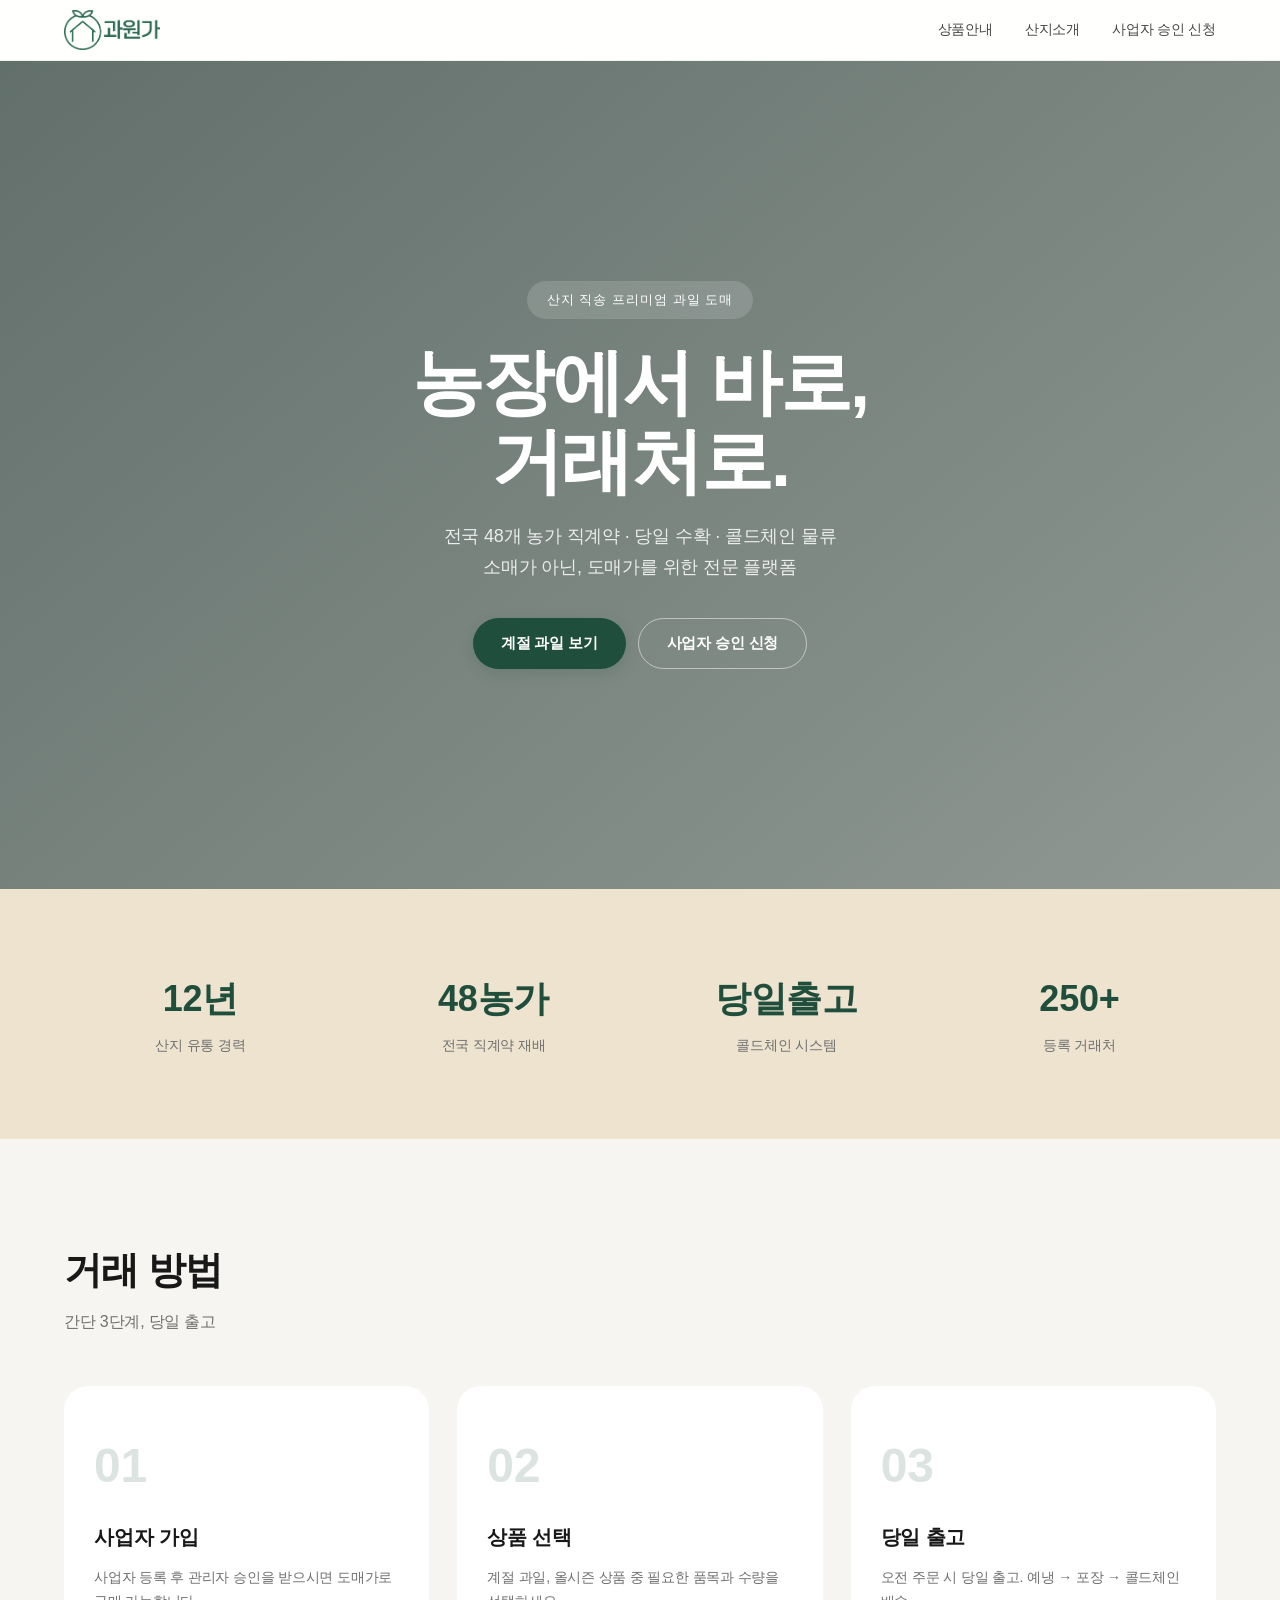
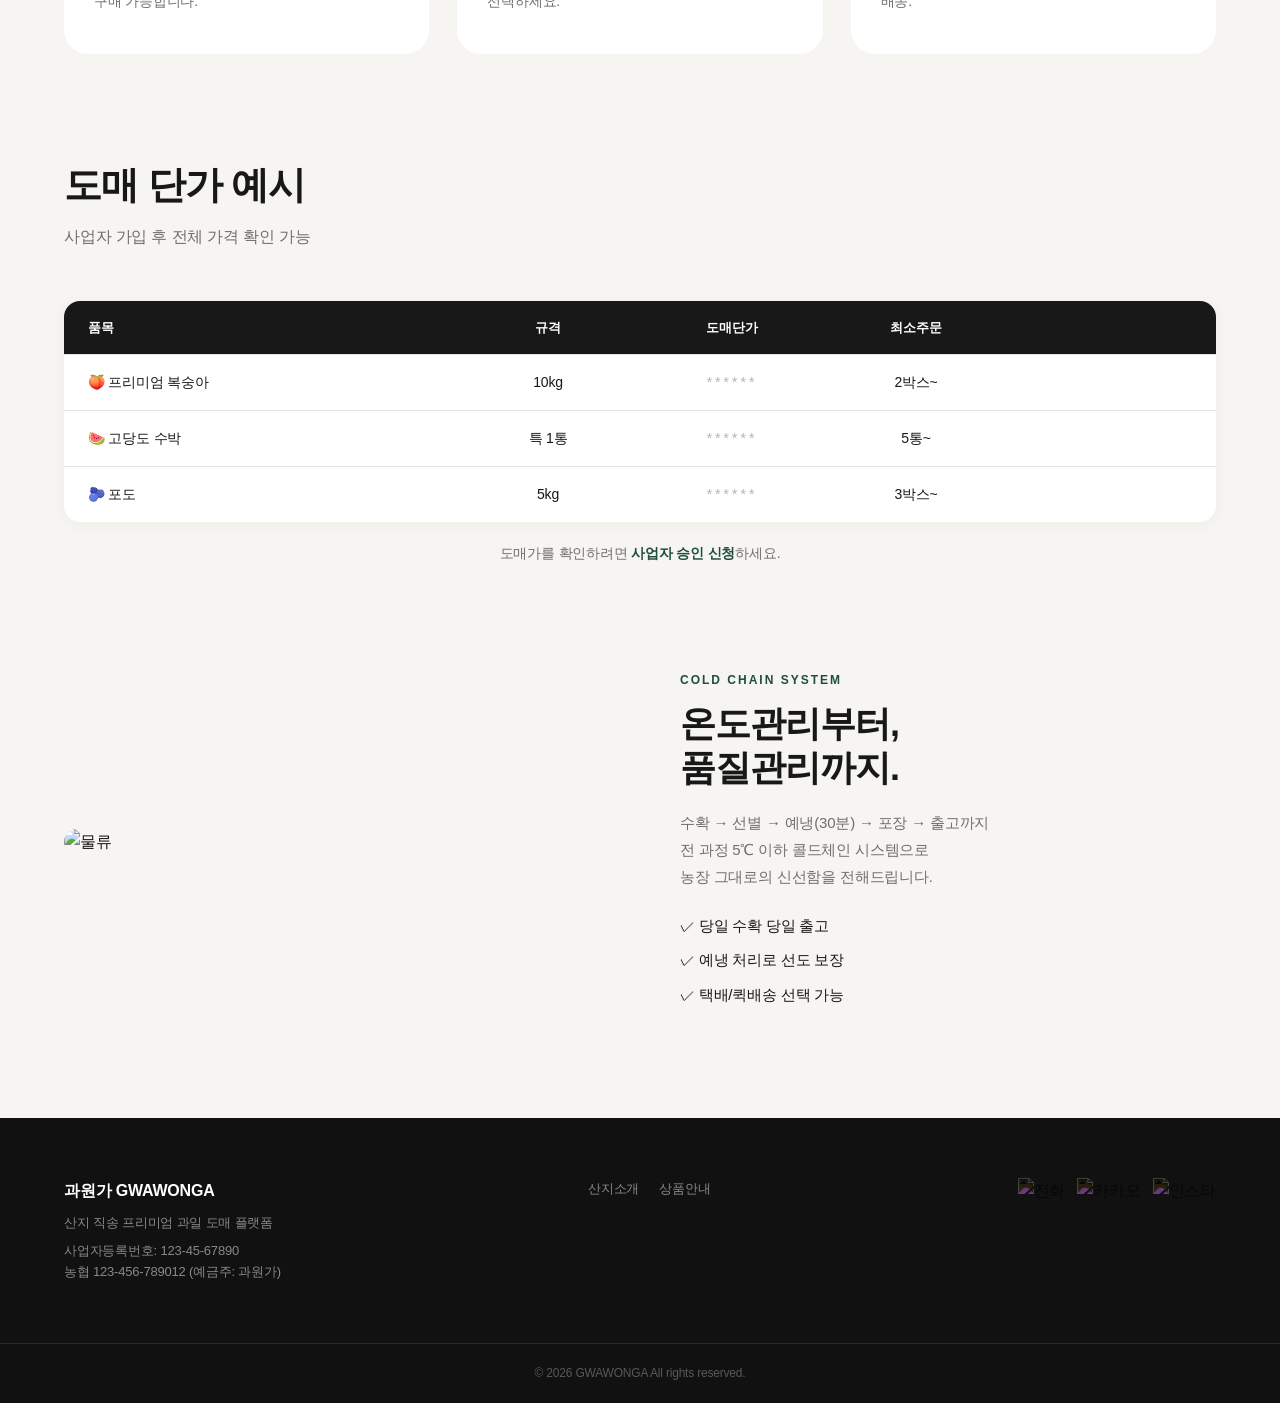
==== index.html @ 7904aa94 "Initial commit - HTML website" ====
<!DOCTYPE html>
<html lang="ko">
<head>
<meta charset="UTF-8">
<meta name="viewport" content="width=device-width, initial-scale=1.0">
<title>과원가 GWAWONGA | 산지 직송 과일 도매</title>
<link href="https://cdn.jsdelivr.net/npm/pretendard/dist/web/static/pretendard.css" rel="stylesheet">
<link rel="stylesheet" href="css/style.css">
</head>
<body>

<header class="header">
  <div class="container nav-inner">

    <a href="index.html" class="logo">
      <img src="assets/images/logo.png" alt="과원가 로고">
    </a>

<!-- ✅ 오버레이 -->
<div class="menu-overlay" id="menuOverlay"></div>
 


    <!-- ✅ 기본 메뉴 (PC용) -->
    <nav class="nav-links">
      <a href="products.html">상품안내</a>
      <a href="about.html">산지소개</a>
      <a href="apply.html">사업자 승인 신청</a>
    </nav>

    <!-- ✅ 햄버거 버튼 -->
    <button class="menu-toggle" id="menuToggle">
      <span></span>
      <span></span>
      <span></span>
    </button>

  </div>
</header>

 

 

<!-- HERO SECTION -->
<section class="hero">
  <div class="hero-overlay"></div>
  <div class="hero-content">
    <div class="hero-tag reveal">산지 직송 프리미엄 과일 도매</div>
    <h1 class="hero-title reveal">농장에서 바로,<br>거래처로.</h1>
    <p class="hero-sub reveal">
      전국 48개 농가 직계약 · 당일 수확 · 콜드체인 물류<br>
      소매가 아닌, 도매가를 위한 전문 플랫폼
    </p>
    <div class="hero-btns reveal">
      <a href="products.html?tab=season" class="btn-primary">계절 과일 보기</a>
      <a href="apply.html" class="btn-ghost">사업자 승인 신청</a>
    </div>
  </div>
</section>

<!-- TRUST STATS -->
<section class="trust-section">
  <div class="container">
    <div class="trust-grid">
      <div class="trust-card reveal">
        <span class="trust-num">12년</span>
        <span class="trust-label">산지 유통 경력</span>
      </div>
      <div class="trust-card reveal">
        <span class="trust-num">48농가</span>
        <span class="trust-label">전국 직계약 재배</span>
      </div>
      <div class="trust-card reveal">
        <span class="trust-num">당일출고</span>
        <span class="trust-label">콜드체인 시스템</span>
      </div>
      <div class="trust-card reveal">
        <span class="trust-num">250+</span>
        <span class="trust-label">등록 거래처</span>
      </div>
    </div>
  </div>
</section>


  


<!-- HOW IT WORKS -->
<section class="process-section">
  <div class="container">
    <div class="section-head reveal">
      <h2 class="section-title">거래 방법</h2>
      <p class="section-sub">간단 3단계, 당일 출고</p>
    </div>
    <div class="process-grid">
      <div class="process-card reveal">
        <div class="process-num">01</div>
        <h3>사업자 가입</h3>
        <p>사업자 등록 후 관리자 승인을 받으시면 도매가로 구매 가능합니다.</p>
      </div>
      <div class="process-card reveal">
        <div class="process-num">02</div>
        <h3>상품 선택</h3>
        <p>계절 과일, 올시즌 상품 중 필요한 품목과 수량을 선택하세요.</p>
      </div>
      <div class="process-card reveal">
        <div class="process-num">03</div>
        <h3>당일 출고</h3>
        <p>오전 주문 시 당일 출고. 예냉 → 포장 → 콜드체인 배송.</p>
      </div>
    </div>
  </div>
</section>

<!-- PRICING TABLE PREVIEW -->
<section class="price-preview-section">
  <div class="container">
    <div class="section-head reveal">
      <h2 class="section-title">도매 단가 예시</h2>
      <p class="section-sub">사업자 가입 후 전체 가격 확인 가능</p>
    </div>
    <div class="price-table reveal">
      <div class="price-row header-row">
        <span>품목</span>
        <span>규격</span>
        <span>도매단가</span>
        <span>최소주문</span>
      </div>
      <div class="price-row">
        <span>🍑 프리미엄 복숭아</span>
        <span>10kg</span>
        <span class="locked">******</span>
        <span>2박스~</span>
      </div>
      <div class="price-row">
        <span>🍉 고당도 수박</span>
        <span>특 1통</span>
        <span class="locked">******</span>
        <span>5통~</span>
      </div>
      <div class="price-row">
        <span>🫐 포도</span>
        <span>5kg</span>
        <span class="locked">******</span>
        <span>3박스~</span>
      </div>
    </div>
    <div class="price-login-cta reveal">
      <p>도매가를 확인하려면 <a href="apply.html">사업자 승인 신청</a>하세요.</p>
    </div>
  </div>
</section>

<!-- LOGISTICS -->
<section class="logistics-section">
  <div class="container">
    <div class="logistics-flex">
      <div class="logistics-img reveal">
        <img src="https://images.pexels.com/photos/2449665/pexels-photo-2449665.jpeg" alt="물류">
      </div>
      <div class="logistics-text reveal">
        <div class="section-tag">Cold Chain System</div>
        <h2>온도관리부터,<br>품질관리까지.</h2>
        <p>
          수확 → 선별 → 예냉(30분) → 포장 → 출고까지<br>
          전 과정 5℃ 이하 콜드체인 시스템으로<br>
          농장 그대로의 신선함을 전해드립니다.
        </p>
        <ul class="logistics-list">
          <li>✓ 당일 수확 당일 출고</li>
          <li>✓ 예냉 처리로 선도 보장</li>
          <li>✓ 택배/퀵배송 선택 가능</li>
        </ul>
      </div>
    </div>
  </div>
</section>

 
<!-- FOOTER -->
<footer class="footer">
  <div class="container footer-inner">
    <div class="footer-brand">
      <h3>과원가 GWAWONGA</h3>
      <p>산지 직송 프리미엄 과일 도매 플랫폼</p>
      <p class="footer-biz">
        사업자등록번호: 123-45-67890<br>
        농협 123-456-789012 (예금주: 과원가)
      </p>
    </div>
    <div class="footer-links">
      <a href="about.html">산지소개</a>
      <a href="products.html">상품안내</a>
       
    </div>
    <div class="footer-icons">
      <a href="#" title="전화"><img src="https://cdn-icons-png.flaticon.com/512/597/597177.png" alt="전화"></a>
      <a href="#" title="카카오톡"><img src="https://cdn-icons-png.flaticon.com/512/2111/2111498.png" alt="카카오"></a>
      <a href="#" title="인스타그램"><img src="https://cdn-icons-png.flaticon.com/512/2111/2111463.png" alt="인스타"></a>
    </div>
  </div>
  <div class="footer-copy">
    <p>© 2026 GWAWONGA All rights reserved.</p>
  </div>
</footer>


<script type="module" src="js/products.js"></script>
<script src="js/script.js"></script>
</body>
</html>
---- css/style.css ----
/* ============================================
   FRESHFARM WHOLESALE - PREMIUM DESIGN SYSTEM
   ============================================ */

:root {
  /* ✅ 메인 브랜드 컬러 */
  --red: #1F4E3D;        /* 딥그린 */
  --red-light: #2C6B55;

  /* ✅ 텍스트 */
  --dark: #181818;
  --gray: #6F6F6F;
  --gray-light: #B5B5B5;

  /* ✅ 배경 */
  --bg: #F7F5F1;
  --bg-white: #FFFFFF;

  /* ✅ 포인트 (은은한 골드) */
  --yellow: #EDE3CF;

  /* ✅ 상태 */
  --green: #2C6B55;

  /* ✅ 라인 */
  --border: #E6E3DD;

  /* ✅ 그림자 (더 은은하게) */
  --shadow: 0 2px 18px rgba(0,0,0,0.04);
  --shadow-lg: 0 10px 35px rgba(0,0,0,0.08);

  --radius: 16px;
  --radius-lg: 24px;
  --max-w: 1200px;

--primary: #1F5A44;
--primary-light: #2E7A5C;


}



* {
  margin: 0;
  padding: 0;
  box-sizing: border-box;
}

html {
  scroll-behavior: smooth;
  font-size: 16px;
}

 
 body {
  font-family: "Pretendard", -apple-system, BlinkMacSystemFont, sans-serif;
  letter-spacing: -0.2px;
  color: var(--dark);
  background: #F7F5F1;
  line-height: 1.65;
  -webkit-font-smoothing: antialiased;
  overflow-x: hidden;
}

.section-wrap {
  padding: 90px 0;
}

a { text-decoration: none; color: inherit; }
button { cursor: pointer; border: none; outline: none; }
input, textarea, select { outline: none; border: 1px solid var(--border); }

.container {
  max-width: var(--max-w);
  margin: auto;
  padding: 0 24px;
}

/* ============================================
   REVEAL ANIMATION (APPLE SCROLL EFFECT)
   ============================================ */
.reveal {
  opacity: 0;
  transform: translateY(40px);
  transition: opacity 0.8s cubic-bezier(0.25, 0.46, 0.45, 0.94),
              transform 0.8s cubic-bezier(0.25, 0.46, 0.45, 0.94);
}

.reveal.show {
  opacity: 1;
  transform: translateY(0);
}

.reveal-delay-1 { transition-delay: 0.1s; }
.reveal-delay-2 { transition-delay: 0.2s; }
.reveal-delay-3 { transition-delay: 0.3s; }
.reveal-delay-4 { transition-delay: 0.4s; }

/* ============================================
   HEADER
   ============================================ */
.header {
  position: sticky;
  top: 0;
  z-index: 1000;
  background: rgba(255,255,255,0.92);
  backdrop-filter: saturate(180%) blur(20px);
  -webkit-backdrop-filter: saturate(180%) blur(20px);
  border-bottom: 1px solid rgba(0,0,0,0.05);
}

.nav-inner {
  display: flex;
  align-items: center;
  justify-content: space-between;
  height: 60px;
}

 
 


.logo {
  display: flex;
  align-items: center;
}

.logo img {
  height: 40px;
  width: auto;
}

.nav-links {
  display: flex;
  gap: 32px;
}

.nav-links a {
  font-size: 14px;
  font-weight: 500;
  color: var(--dark);
  opacity: 0.8;
  transition: 0.3s;
  position: relative;
}

.nav-links a::after {
  content: "";
  position: absolute;
  bottom: -4px;
  left: 0;
  width: 0;
  height: 2px;
  background: var(--red);
  transition: 0.3s;
}

.nav-links a:hover,
.nav-links a.active {
  opacity: 1;
}

.nav-links a:hover::after,
.nav-links a.active::after {
  width: 100%;
}

.nav-right {
  display: flex;
  align-items: center;
  gap: 12px;
}


.login-btn {
  display: inline-flex;
  align-items: center;
  justify-content: center;
  padding: 8px 18px;
  border-radius: 999px;
  font-size: 13px;
  font-weight: 600;
  letter-spacing: 0.3px;
  background: transparent;
  border: 1.5px solid var(--primary);
  color: var(--primary);
  transition: all 0.25s ease;
}

.login-btn:hover {
  background: var(--primary);
  color: white;
  box-shadow: 0 6px 18px rgba(31,78,61,0.25);
  transform: translateY(-1px);
}


.biz-btn {
  background: var(--primary);
  color: white !important;
  padding: 9px 22px;
  border-radius: 999px;
  font-size: 13px;
  font-weight: 700;
  letter-spacing: 0.4px;
  box-shadow: 0 4px 14px rgba(31,78,61,0.25);
  transition: all 0.25s ease;
}

.biz-btn:hover {
  background: var(--primary-light);
  box-shadow: 0 8px 24px rgba(31,78,61,0.35);
  transform: translateY(-1px);
}

 
 

.cart-icon {
  position: relative;
  font-size: 18px;
}

.cart-icon .badge {
  position: absolute;
  top: -6px;
  right: -8px;
  background: var(--red);
  color: white;
  font-size: 10px;
  width: 16px;
  height: 16px;
  border-radius: 50%;
  display: flex;
  align-items: center;
  justify-content: center;
}

/* ============================================
   HERO SECTION
   ============================================ */
.hero {
  position: relative;
  height: 92vh;
  min-height: 600px;
  display: flex;
  align-items: center;
  justify-content: center;
  text-align: center;
  overflow: hidden;
}

.hero::before {
  content: "";
  position: absolute;
  inset: 0;
  background:
    linear-gradient(
      140deg,
      rgba(18, 40, 34, 0.65) 0%,
      rgba(18, 40, 34, 0.45) 100%
    ),
    url('https://images.pexels.com/photos/6136407/pexels-photo-6136407.jpeg')
    center / cover no-repeat;
}

.hero-content {
  position: relative;
  z-index: 1;
  color: white;
  max-width: 800px;
  padding: 0 24px;
}

.hero-tag {
  display: inline-block;
  background: rgba(255,255,255,0.15);
  backdrop-filter: blur(10px);
  padding: 8px 20px;
  border-radius: 30px;
  font-size: 13px;
  font-weight: 500;
  letter-spacing: 1px;
  margin-bottom: 24px;
  text-transform: uppercase;
}

.hero-title {
  font-size: clamp(36px, 7vw, 72px);
  font-weight: 700;
  line-height: 1.1;
  letter-spacing: -2px;
  margin-bottom: 20px;
}

.hero-sub {
  font-size: clamp(15px, 2vw, 18px);
  color: rgba(255,255,255,0.85);
  margin-bottom: 36px;
  line-height: 1.7;
}

.hero-btns {
  display: flex;
  gap: 12px;
  justify-content: center;
  flex-wrap: wrap;
}

/* ============================================
   BUTTONS
   ============================================ */
.btn-primary {
  box-shadow: 0 4px 14px rgba(31,78,61,0.18);
  display: inline-flex;
  align-items: center;
  justify-content: center;
  background: var(--red);
  color: white;
  padding: 12px 28px;
  border-radius: 50px;
  font-weight: 600;
  font-size: 15px;
  transition: all 0.3s ease;
}

.btn-primary:hover {
  background: var(--red-light);
  transform: translateY(-2px);
  box-shadow: 0 8px 22px rgba(31,78,61,0.25);
}

.btn-ghost {
  display: inline-flex;
  align-items: center;
  justify-content: center;
  background: transparent;
  color: white;
  padding: 12px 28px;
  border-radius: 50px;
  font-weight: 600;
  font-size: 15px;
  border: 1.5px solid rgba(255,255,255,0.5);
  transition: all 0.3s ease;
}

.btn-ghost:hover {
  border-color: white;
  background: rgba(255,255,255,0.1);
}

.btn-outline {
  display: inline-flex;
  align-items: center;
  justify-content: center;
  background: transparent;
  color: var(--dark);
  padding: 12px 28px;
  border-radius: 50px;
  font-weight: 600;
  font-size: 15px;
  border: 1.5px solid var(--border);
  transition: all 0.3s ease;
}

.btn-outline:hover {
  border-color: var(--dark);
  background: var(--dark);
  color: white;
}

.btn-primary.lg, .btn-outline.lg {
  padding: 16px 40px;
  font-size: 16px;
}

.btn-primary.full, .btn-outline.full {
  width: 100%;
}

/* ============================================
   TRUST STATS
   ============================================ */
.trust-section {
  background: var(--yellow);
  padding: 60px 0;
}

.trust-grid {
  display: grid;
  grid-template-columns: repeat(4, 1fr);
  gap: 20px;
}

.trust-card {
  text-align: center;
  padding: 20px;
}

.trust-num {
  display: block;
  font-size: 36px;
  font-weight: 700;
  color: var(--red);
  margin-bottom: 4px;
}

.trust-label {
  font-size: 14px;
  color: var(--gray);
}

/* ============================================
   SECTION COMMON
   ============================================ */
.section-wrap {
  padding: 100px 0;
}

.section-head {
  margin-bottom: 50px;
}

.section-title {
  font-size: clamp(26px, 4vw, 38px);
  font-weight: 700;
  letter-spacing: -1px;
  margin-bottom: 8px;
}

.section-sub {
  font-size: 16px;
  color: var(--gray);
}

.section-tag {
  display: inline-block;
  font-size: 12px;
  font-weight: 600;
  color: var(--red);
  text-transform: uppercase;
  letter-spacing: 2px;
  margin-bottom: 12px;
}

.section-more {
  margin-top: 50px;
  text-align: center;
}

/* ============================================
   PRODUCT GRID
   ============================================ */
.product-grid {
  display: grid;
  grid-template-columns: repeat(auto-fill, minmax(280px, 1fr));
  gap: 28px;
}

.product-full-grid {
  display: grid;
  grid-template-columns: repeat(auto-fill, minmax(300px, 1fr));
  gap: 28px;
}

.product-card {
  background: white;
  border-radius: var(--radius-lg);
  overflow: hidden;
  border: 1px solid var(--border);
  transition: all 0.4s cubic-bezier(0.25, 0.46, 0.45, 0.94);
  cursor: pointer;
}

.product-card:hover {
  transform: translateY(-8px);
  box-shadow: var(--shadow-lg);
  border-color: transparent;
}

.product-card img {
  width: 100%;
  aspect-ratio: 1;
  object-fit: cover;
  display: block;
  transition: transform 0.6s ease;
}

.product-card:hover img {
  transform: scale(1.05);
}

.product-info {
  padding: 20px;
}

.product-info h3 {
  font-weight: 700;
  letter-spacing: -0.4px;
}

.product-info .spec {
  font-size: 13px;
  color: var(--gray);
  margin-bottom: 10px;
}

.product-info .price {
  font-size: 24px;
  font-weight: 800;
  color: var(--red);
}

.product-info .stock {
  font-size: 12px;
  margin-top: 6px;
}

.product-info .stock.in {
  color: var(--green);
}

.product-info .stock.out {
  color: var(--red);
}

.product-info .soldout-badge {
  display: inline-block;
  background: #333;
  color: white;
  padding: 4px 12px;
  border-radius: 20px;
  font-size: 11px;
  font-weight: 600;
  margin-top: 8px;
}

/* ============================================
   FILTER TABS
   ============================================ */
.filter-section {
  padding: 30px 0;
  border-bottom: 1px solid var(--border);
}

.filter-tabs {
  display: flex;
  gap: 8px;
}

.tab-btn {
  padding: 8px 24px;
  border-radius: 30px;
  font-size: 14px;
  font-weight: 500;
  background: var(--bg);
  color: var(--gray);
  transition: all 0.3s;
  border: 1px solid transparent;
}

.tab-btn.active,
.tab-btn:hover {
  background: var(--dark);
  color: white;
}

/* ============================================
   PAGE TITLE
   ============================================ */
.page-title {
  background: var(--bg);
  padding: 60px 0 40px;
  text-align: center;
}

.page-title h1 {
  font-size: 36px;
  font-weight: 700;
  letter-spacing: -1px;
}

.page-title p {
  color: var(--gray);
  margin-top: 8px;
}

.page-h1 {
  font-size: 32px;
  font-weight: 700;
  margin-bottom: 40px;
}

/* ============================================
   PRICE TABLE (B2B STYLE)
   ============================================ */
.price-table-section {
  padding: 80px 0;
  background: var(--bg);
}

.price-table {
  background: white;
  border-radius: var(--radius);
  overflow: hidden;
  box-shadow: var(--shadow);
}

.price-row {
  display: grid;
  grid-template-columns: 2fr 1fr 1fr 1fr 1fr;
  padding: 16px 24px;
  border-bottom: 1px solid var(--border);
  font-size: 14px;
  align-items: center;
}

.price-row:last-child { border-bottom: none; }

.header-row {
  background: var(--dark);
  color: white;
  font-weight: 600;
  font-size: 13px;
}

.price-row.header-row span { text-align: center; }

.price-row span { text-align: center; }
.price-row span:first-child { text-align: left; }

.locked {
  color: var(--gray-light);
  letter-spacing: 3px;
}

.price-login-cta {
  text-align: center;
  margin-top: 20px;
  font-size: 14px;
  color: var(--gray);
}

.price-login-cta a {
  color: var(--red);
  font-weight: 600;
}

/* ============================================
   PROCESS SECTION
   ============================================ */
.process-section {
  padding: 100px 0;
  background: var(--bg);
}

.process-grid {
  display: grid;
  grid-template-columns: repeat(3, 1fr);
  gap: 28px;
}

.process-card {
  background: white;
  border-radius: var(--radius-lg);
  padding: 40px 30px;
  transition: 0.4s;
}

.process-card:hover {
  transform: translateY(-5px);
  box-shadow: var(--shadow-lg);
}

.process-num {
  font-size: 48px;
  font-weight: 700;
  color: var(--red);
  opacity: 0.15;
  margin-bottom: 16px;
}

.process-card h3 {
  font-size: 20px;
  font-weight: 700;
  margin-bottom: 12px;
}

.process-card p {
  font-size: 14px;
  color: var(--gray);
  line-height: 1.7;
}

/* ============================================
   LOGISTICS
   ============================================ */
.logistics-section {
  padding: 100px 0;
}

.logistics-flex {
  display: flex;
  gap: 80px;
  align-items: center;
}

.logistics-img {
  flex: 1;
}

.logistics-img img {
  width: 100%;
  border-radius: var(--radius-lg);
  object-fit: cover;
}

.logistics-text {
  flex: 1;
}

.logistics-text h2 {
  font-size: clamp(24px, 3vw, 36px);
  font-weight: 700;
  letter-spacing: -1px;
  line-height: 1.2;
  margin-bottom: 20px;
}

.logistics-text p {
  font-size: 15px;
  color: var(--gray);
  line-height: 1.8;
  margin-bottom: 24px;
}

.logistics-list {
  list-style: none;
}

.logistics-list li {
  font-size: 15px;
  font-weight: 500;
  margin-bottom: 10px;
  color: var(--dark);
}

/* ============================================
   CTA SECTION
   ============================================ */
.cta-section {
  padding: 80px 0;
}

.cta-box {
  background: var(--dark);
  color: white;
  border-radius: var(--radius-lg);
  padding: 60px 50px;
  text-align: center;
}

.cta-box h2 {
  font-size: clamp(24px, 4vw, 40px);
  font-weight: 700;
  line-height: 1.3;
  margin-bottom: 12px;
}

.cta-box p {
  color: rgba(255,255,255,0.6);
  margin-bottom: 30px;
}

/* ============================================
   PRODUCT DETAIL PAGE
   ============================================ */
.product-detail-section {
  padding: 60px 0 100px;
}

.product-detail-grid {
  display: grid;
  grid-template-columns: 1fr 1fr;
  gap: 80px;
  align-items: start;
}

.product-main-img {
  border-radius: var(--radius-lg);
  overflow: hidden;
  background: var(--bg);
}

.product-main-img img {
  width: 100%;
  aspect-ratio: 1;
  object-fit: cover;
}

.product-breadcrumb {
  font-size: 13px;
  color: var(--gray);
  margin-bottom: 20px;
}

.product-detail-title {
  font-size: clamp(28px, 4vw, 40px);
  font-weight: 700;
  letter-spacing: -1px;
  margin-bottom: 12px;
}

.product-detail-desc {
  font-size: 16px;
  color: var(--gray);
  margin-bottom: 30px;
  line-height: 1.7;
}

.product-meta {
  border-top: 1px solid var(--border);
  border-bottom: 1px solid var(--border);
  margin-bottom: 30px;
}

.meta-row {
  display: flex;
  padding: 12px 0;
  font-size: 15px;
}

.meta-label {
  width: 100px;
  color: var(--gray);
  font-weight: 500;
}

.meta-value {
  font-weight: 600;
}

.product-price-box {
  background: var(--yellow);
  border-radius: var(--radius);
  padding: 24px;
  margin-bottom: 30px;
}

.price-label {
  font-size: 13px;
  color: var(--gray);
  margin-bottom: 4px;
}

.price-value {
  font-size: 32px;
  font-weight: 700;
  color: var(--red);
}

.price-unit {
  font-size: 13px;
  color: var(--gray);
  margin-top: 4px;
}

.quantity-selector {
  margin-bottom: 20px;
}

.quantity-selector label {
  display: block;
  font-size: 14px;
  font-weight: 600;
  margin-bottom: 10px;
}

.qty-control {
  display: flex;
  align-items: center;
  border: 1px solid var(--border);
  border-radius: var(--radius);
  overflow: hidden;
  width: fit-content;
}

.qty-btn {
  width: 44px;
  height: 44px;
  background: var(--bg);
  font-size: 20px;
  font-weight: 300;
  display: flex;
  align-items: center;
  justify-content: center;
}

.qty-btn:hover { background: var(--border); }

#orderQty {
  width: 60px;
  height: 44px;
  border: none;
  border-left: 1px solid var(--border);
  border-right: 1px solid var(--border);
  text-align: center;
  font-size: 16px;
  font-weight: 600;
}

.qty-info {
  display: block;
  font-size: 13px;
  color: var(--gray);
  margin-top: 8px;
}

.product-total {
  display: flex;
  justify-content: space-between;
  align-items: center;
  padding: 16px 0;
  border-top: 1px solid var(--border);
  border-bottom: 1px solid var(--border);
  margin-bottom: 24px;
  font-size: 15px;
}

.total-price {
  font-size: 24px;
  font-weight: 700;
  color: var(--red);
}

.product-action-btns {
  display: flex;
  flex-direction: column;
  gap: 10px;
  margin-bottom: 30px;
}

.product-notice {
  background: var(--bg);
  border-radius: var(--radius);
  padding: 20px;
}

.product-notice h4 {
  font-size: 14px;
  font-weight: 600;
  margin-bottom: 10px;
}

.product-notice ul {
  list-style: none;
}

.product-notice li {
  font-size: 13px;
  color: var(--gray);
  margin-bottom: 6px;
  line-height: 1.5;
}

/* ============================================
   CART PAGE
   ============================================ */
.cart-section {
  padding: 60px 0 100px;
}

.cart-layout {
  display: grid;
  grid-template-columns: 1fr 380px;
  gap: 40px;
  align-items: start;
}

.cart-list {
  display: flex;
  flex-direction: column;
  gap: 16px;
}

.cart-item {
  display: flex;
  gap: 20px;
  padding: 20px;
  background: white;
  border-radius: var(--radius);
  border: 1px solid var(--border);
  transition: 0.3s;
}

.cart-item:hover { box-shadow: var(--shadow); }

.cart-item img {
  width: 100px;
  height: 100px;
  object-fit: cover;
  border-radius: 12px;
}

.cart-item-info { flex: 1; }
.cart-item-info h3 { font-size: 16px; font-weight: 600; margin-bottom: 4px; }
.cart-item-info p { font-size: 13px; color: var(--gray); margin-bottom: 12px; }

.cart-item-bottom {
  display: flex;
  justify-content: space-between;
  align-items: center;
}

.cart-item-price { font-size: 18px; font-weight: 700; }
.cart-remove { color: var(--gray-light); font-size: 12px; cursor: pointer; }
.cart-remove:hover { color: var(--red); }

.cart-summary {
  background: white;
  border-radius: var(--radius-lg);
  border: 1px solid var(--border);
  padding: 30px;
  position: sticky;
  top: 80px;
}

.cart-summary h3 {
  font-size: 18px;
  font-weight: 700;
  margin-bottom: 20px;
  padding-bottom: 16px;
  border-bottom: 1px solid var(--border);
}

.summary-row {
  display: flex;
  justify-content: space-between;
  margin-bottom: 12px;
  font-size: 15px;
  color: var(--gray);
}

.summary-row.total {
  font-size: 18px;
  font-weight: 700;
  color: var(--dark);
  margin-top: 16px;
}

.summary-divider {
  border-top: 1px solid var(--border);
  margin: 12px 0;
}

.summary-note {
  font-size: 12px;
  color: var(--gray-light);
  margin-bottom: 20px;
}

.cart-empty {
  text-align: center;
  padding: 80px 0;
}

.cart-empty h2 {
  font-size: 24px;
  margin-bottom: 20px;
}

.order-info-section { padding: 60px 0; }

.order-info-box {
  background: var(--bg);
  border-radius: var(--radius);
  padding: 30px;
}

.order-info-box h3 {
  font-size: 18px;
  font-weight: 700;
  margin-bottom: 16px;
}

.order-info-box ul { list-style: none; }
.order-info-box li {
  font-size: 14px;
  color: var(--gray);
  margin-bottom: 10px;
  line-height: 1.5;
}

/* ============================================
   AUTH PAGE
   ============================================ */
.auth-page {
  min-height: 100vh;
  display: flex;
  align-items: center;
  justify-content: center;
  background: var(--bg);
  padding: 40px 20px;
}

.auth-container {
  background: white;
  border-radius: var(--radius-lg);
  padding: 50px 40px;
  width: 100%;
  max-width: 460px;
  box-shadow: var(--shadow-lg);
}

.auth-logo {
  text-align: center;
  margin-bottom: 30px;
}

.auth-logo a {
  font-size: 22px;
  font-weight: 700;
  letter-spacing: -0.5px;
}

.auth-container h1 {
  font-size: 24px;
  font-weight: 700;
  text-align: center;
  margin-bottom: 8px;
}

.auth-sub {
  font-size: 14px;
  color: var(--gray);
  text-align: center;
  margin-bottom: 30px;
}

.auth-form {
  display: flex;
  flex-direction: column;
  gap: 12px;
}

.auth-form input {
  padding: 14px 18px;
  border-radius: 12px;
  font-size: 15px;
  border: 1.5px solid var(--border);
  transition: 0.3s;
}

.auth-form input:focus {
  border-color: var(--red);
  box-shadow: 0 0 0 3px rgba(196,30,58,0.1);
}

.auth-footer {
  text-align: center;
  margin-top: 20px;
  font-size: 14px;
  color: var(--gray);
}

.auth-footer a {
  color: var(--red);
  font-weight: 600;
}

/* ============================================
   BUSINESS PAGE
   ============================================ */
.biz-dashboard {
  padding: 60px 0 100px;
}

.biz-header {
  margin-bottom: 50px;
}

.biz-header h1 {
  font-size: 32px;
  font-weight: 700;
  margin-bottom: 8px;
}

.biz-grid {
  display: grid;
  grid-template-columns: 1fr 1fr;
  gap: 30px;
}

.biz-section {
  background: white;
  border-radius: var(--radius-lg);
  padding: 30px;
  border: 1px solid var(--border);
}

.biz-section h2 {
  font-size: 18px;
  font-weight: 700;
  margin-bottom: 20px;
  padding-bottom: 16px;
  border-bottom: 1px solid var(--border);
}

.account-info { margin-bottom: 20px; }

.account-row {
  display: flex;
  justify-content: space-between;
  padding: 12px 0;
  border-bottom: 1px solid var(--border);
  font-size: 14px;
}

.account-row:last-child { border-bottom: none; }
.account-row span:first-child { color: var(--gray); }

.grade-badge {
  background: var(--green);
  color: white;
  padding: 3px 10px;
  border-radius: 20px;
  font-size: 12px;
  font-weight: 600;
}

.grade-badge.pending {
  background: var(--gray-light);
}

.empty-text {
  font-size: 14px;
  color: var(--gray-light);
  text-align: center;
  padding: 30px 0;
}

/* ============================================
   ADMIN PAGE
   ============================================ */
.admin-wrapper {
  display: flex;
  min-height: 100vh;
}

.admin-sidebar {
  width: 260px;
  background: var(--dark);
  color: white;
  padding: 30px 0;
  position: fixed;
  top: 0;
  left: 0;
  height: 100vh;
  overflow-y: auto;
}

.admin-sidebar h3 {
  padding: 0 24px 24px;
  font-size: 16px;
  border-bottom: 1px solid rgba(255,255,255,0.1);
  margin-bottom: 20px;
}

.admin-sidebar nav {
  display: flex;
  flex-direction: column;
}

.admin-sidebar a {
  padding: 14px 24px;
  font-size: 14px;
  font-weight: 500;
  color: rgba(255,255,255,0.6);
  transition: 0.3s;
  cursor: pointer;
}

.admin-sidebar a:hover,
.admin-sidebar a.active {
  color: white;
  background: rgba(255,255,255,0.08);
}

.admin-main {
  margin-left: 260px;
  padding: 40px;
  flex: 1;
  background: var(--bg);
  min-height: 100vh;
}

.admin-section { display: none; }
.admin-section.active { display: block; }

.admin-section h2 {
  font-size: 24px;
  font-weight: 700;
  margin-bottom: 30px;
}

.admin-card {
  background: white;
  border-radius: var(--radius-lg);
  padding: 30px;
  margin-bottom: 24px;
  box-shadow: var(--shadow);
}

.admin-card h3 {
  font-size: 16px;
  font-weight: 700;
  margin-bottom: 20px;
  padding-bottom: 16px;
  border-bottom: 1px solid var(--border);
}

.product-form {
  display: flex;
  flex-direction: column;
  gap: 12px;
}

.form-row {
  display: grid;
  grid-template-columns: 1fr 1fr;
  gap: 12px;
}

.product-form input,
.product-form textarea,
.product-form select {
  padding: 12px 16px;
  border-radius: 12px;
  font-size: 14px;
  border: 1.5px solid var(--border);
  width: 100%;
}

.product-form textarea {
  min-height: 100px;
  resize: vertical;
}

.admin-user-item,
.admin-product-item {
  display: flex;
  align-items: center;
  justify-content: space-between;
  padding: 14px 0;
  border-bottom: 1px solid var(--border);
}

.admin-user-item:last-child,
.admin-product-item:last-child { border-bottom: none; }

.user-info h4 { font-size: 15px; font-weight: 600; }
.user-info p { font-size: 13px; color: var(--gray); margin-top: 2px; }

.admin-user-actions {
  display: flex;
  gap: 8px;
}

.btn-approve {
  background: var(--green);
  color: white;
  padding: 6px 16px;
  border-radius: 20px;
  font-size: 13px;
  font-weight: 600;
}

.btn-revoke {
  background: #FF3B30;
  color: white;
  padding: 6px 16px;
  border-radius: 20px;
  font-size: 13px;
  font-weight: 600;
}

.btn-edit-sm {
  background: var(--gray);
  color: white;
  padding: 6px 14px;
  border-radius: 20px;
  font-size: 13px;
}

.btn-delete-sm {
  background: #FF3B30;
  color: white;
  padding: 6px 14px;
  border-radius: 20px;
  font-size: 13px;
}

/* ============================================
   ABOUT PAGE
   ============================================ */
.about-hero {
  height: 60vh;
  min-height: 400px;
  background: linear-gradient(rgba(0,0,0,0.45),rgba(0,0,0,0.45)),
  url('https://images.pexels.com/photos/35112678/pexels-photo-35112678.jpeg') center/cover;
  display: flex;
  align-items: center;
  justify-content: center;
  text-align: center;
  color: white;
}

.about-hero-text h1 {
  font-size: clamp(32px, 6vw, 56px);
  font-weight: 700;
  line-height: 1.15;
  margin-bottom: 12px;
}

.about-hero-text p {
  font-size: 18px;
  opacity: 0.85;
}

.about-story { padding: 100px 0; }

.about-grid {
  display: grid;
  grid-template-columns: 1fr 1fr;
  gap: 80px;
  align-items: center;
}

.about-img img {
  width: 100%;
  border-radius: var(--radius-lg);
  object-fit: cover;
}

.about-text h2 {
  font-size: clamp(24px, 3vw, 36px);
  font-weight: 700;
  letter-spacing: -1px;
  margin-bottom: 20px;
  line-height: 1.2;
}

.about-text p {
  font-size: 15px;
  color: var(--gray);
  line-height: 1.8;
  margin-bottom: 16px;
}

.about-values { padding: 100px 0; background: var(--bg); }

.values-grid {
  display: grid;
  grid-template-columns: repeat(2, 1fr);
  gap: 28px;
}

.value-card {
  background: white;
  border-radius: var(--radius-lg);
  padding: 36px;
  transition: 0.4s;
}

.value-card:hover {
  transform: translateY(-5px);
  box-shadow: var(--shadow-lg);
}

.value-icon {
  font-size: 40px;
  margin-bottom: 16px;
}

.value-card h3 {
  font-size: 18px;
  font-weight: 700;
  margin-bottom: 10px;
}

.value-card p {
  font-size: 14px;
  color: var(--gray);
  line-height: 1.7;
}

.about-farms { padding: 100px 0; }

.farms-grid {
  display: grid;
  grid-template-columns: repeat(3, 1fr);
  gap: 24px;
}

.farm-card {
  border-radius: var(--radius-lg);
  overflow: hidden;
  transition: 0.4s;
}

.farm-card:hover {
  transform: translateY(-6px);
  box-shadow: var(--shadow-lg);
}

.farm-card img {
  width: 100%;
  aspect-ratio: 4/3;
  object-fit: cover;
}

.farm-card h4 {
  padding: 16px 16px 4px;
  font-size: 16px;
  font-weight: 600;
}

.farm-card p {
  padding: 0 16px 16px;
  font-size: 13px;
  color: var(--gray);
}

/* ============================================
   FOOTER
   ============================================ */
.footer {
  background: #111;
  color: white;
}

.footer-inner {
  display: flex;
  justify-content: space-between;
  align-items: start;
  padding: 60px 24px;
}

.footer-brand h3 {
  font-size: 16px;
  font-weight: 700;
  margin-bottom: 8px;
}

.footer-brand p {
  font-size: 13px;
  color: rgba(255,255,255,0.5);
}

.footer-biz {
  font-size: 12px;
  color: rgba(255,255,255,0.3);
  margin-top: 6px;
}

.footer-links {
  display: flex;
  gap: 20px;
  align-items: center;
}

.footer-links a {
  font-size: 13px;
  color: rgba(255,255,255,0.5);
  transition: 0.3s;
}

.footer-links a:hover { color: white; }

.footer-icons {
  display: flex;
  gap: 12px;
}

.footer-icons a img {
  width: 26px;
  height: 26px;
  filter: invert(1);
  opacity: 0.6;
  transition: 0.3s;
}

.footer-icons a:hover img { opacity: 1; }

.footer-copy {
  border-top: 1px solid rgba(255,255,255,0.1);
  padding: 20px 24px;
  text-align: center;
}

.footer-copy p {
  font-size: 12px;
  color: rgba(255,255,255,0.3);
} 



/* =========================
   햄버거 버튼
========================= */

.menu-toggle {
  display: none;
  width: 28px;
  height: 20px;
  position: relative;
  background: none;
  border: none;
  cursor: pointer;
}

.menu-toggle span {
  position: absolute;
  width: 100%;
  height: 2px;
  background: var(--red);
  left: 0;
  transition: 0.3s ease;
}

.menu-toggle span:nth-child(1) { top: 0; }
.menu-toggle span:nth-child(2) { top: 9px; }
.menu-toggle span:nth-child(3) { bottom: 0; }

/* =========================
   모바일 슬라이드 메뉴
========================= */

@media (max-width: 900px) {

  .nav-links {
    position: fixed;
    top: 60px;
    right: -300px;
    width: 260px;
    height: calc(100vh - 70px);
    background: rgba(255,255,255,0.95);
    backdrop-filter: blur(20px);
    display: flex;
    flex-direction: column;
    gap: 25px;
    padding-top: 40px;
    padding-left: 30px;
    transition: right 0.3s ease;
    box-shadow: -8px 0 30px rgba(0,0,0,0.08);
    z-index: 1001;
  }

  .nav-links.active {
    right: 0;
  }

  .menu-toggle {
    display: block;
  }

  .menu-overlay {
    position: fixed;
    top: 70px;
    left: 0;
    right: 0;
    bottom: 0;
    background: rgba(0,0,0,0.25);
    backdrop-filter: blur(4px);
    opacity: 0;
    pointer-events: none;
    transition: opacity 0.3s ease;
    z-index: 1000;
  }

  .menu-overlay.active {
    opacity: 1;
    pointer-events: auto;
  }

}

/* =========================
   맨 위로 버튼
========================= */

#scrollTopBtn {
  position: fixed;
  bottom: 30px;
  right: 30px;
  background: var(--red);
  color: white;
  border: none;
  width: 44px;
  height: 44px;
  border-radius: 50%;
  font-size: 18px;
  cursor: pointer;
  display: none;
  box-shadow: 0 8px 25px rgba(0,0,0,0.15);
  z-index: 999;
}

#scrollTopBtn:hover {
  transform: translateY(-2px);
}
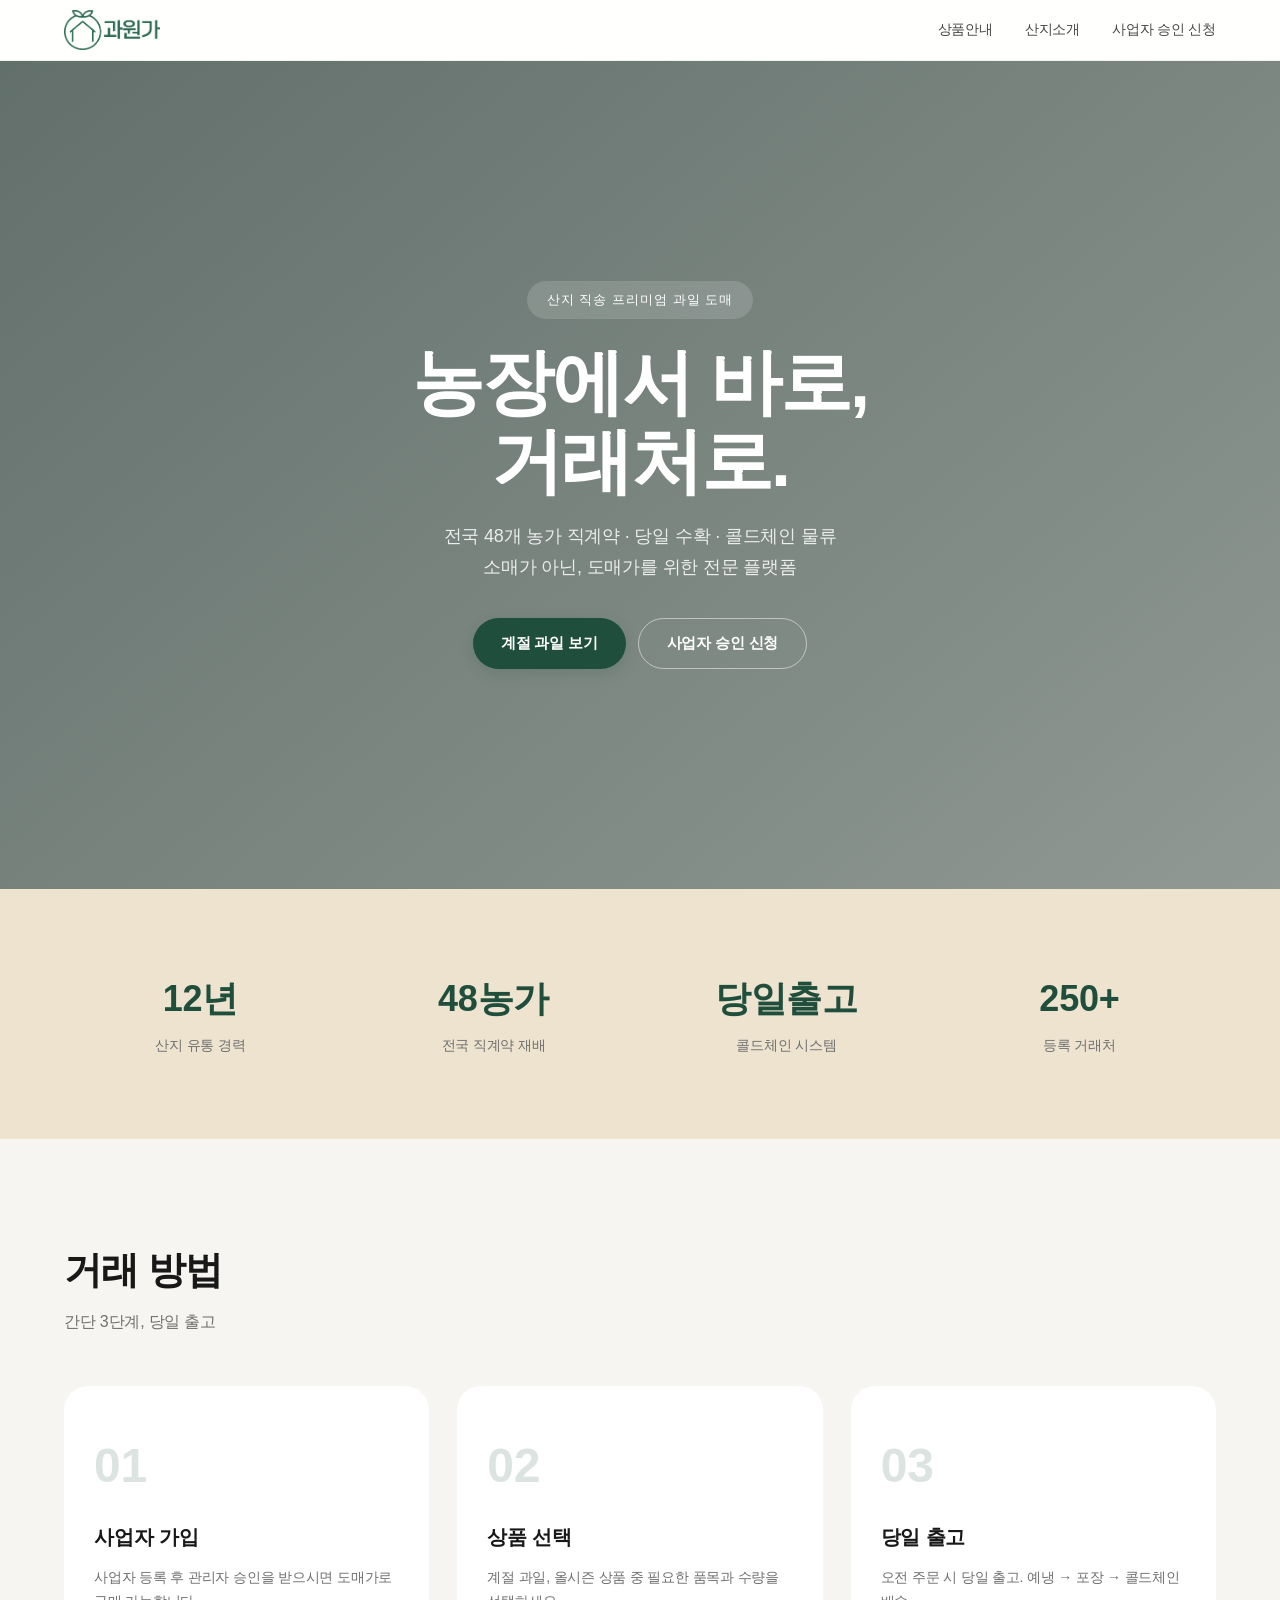
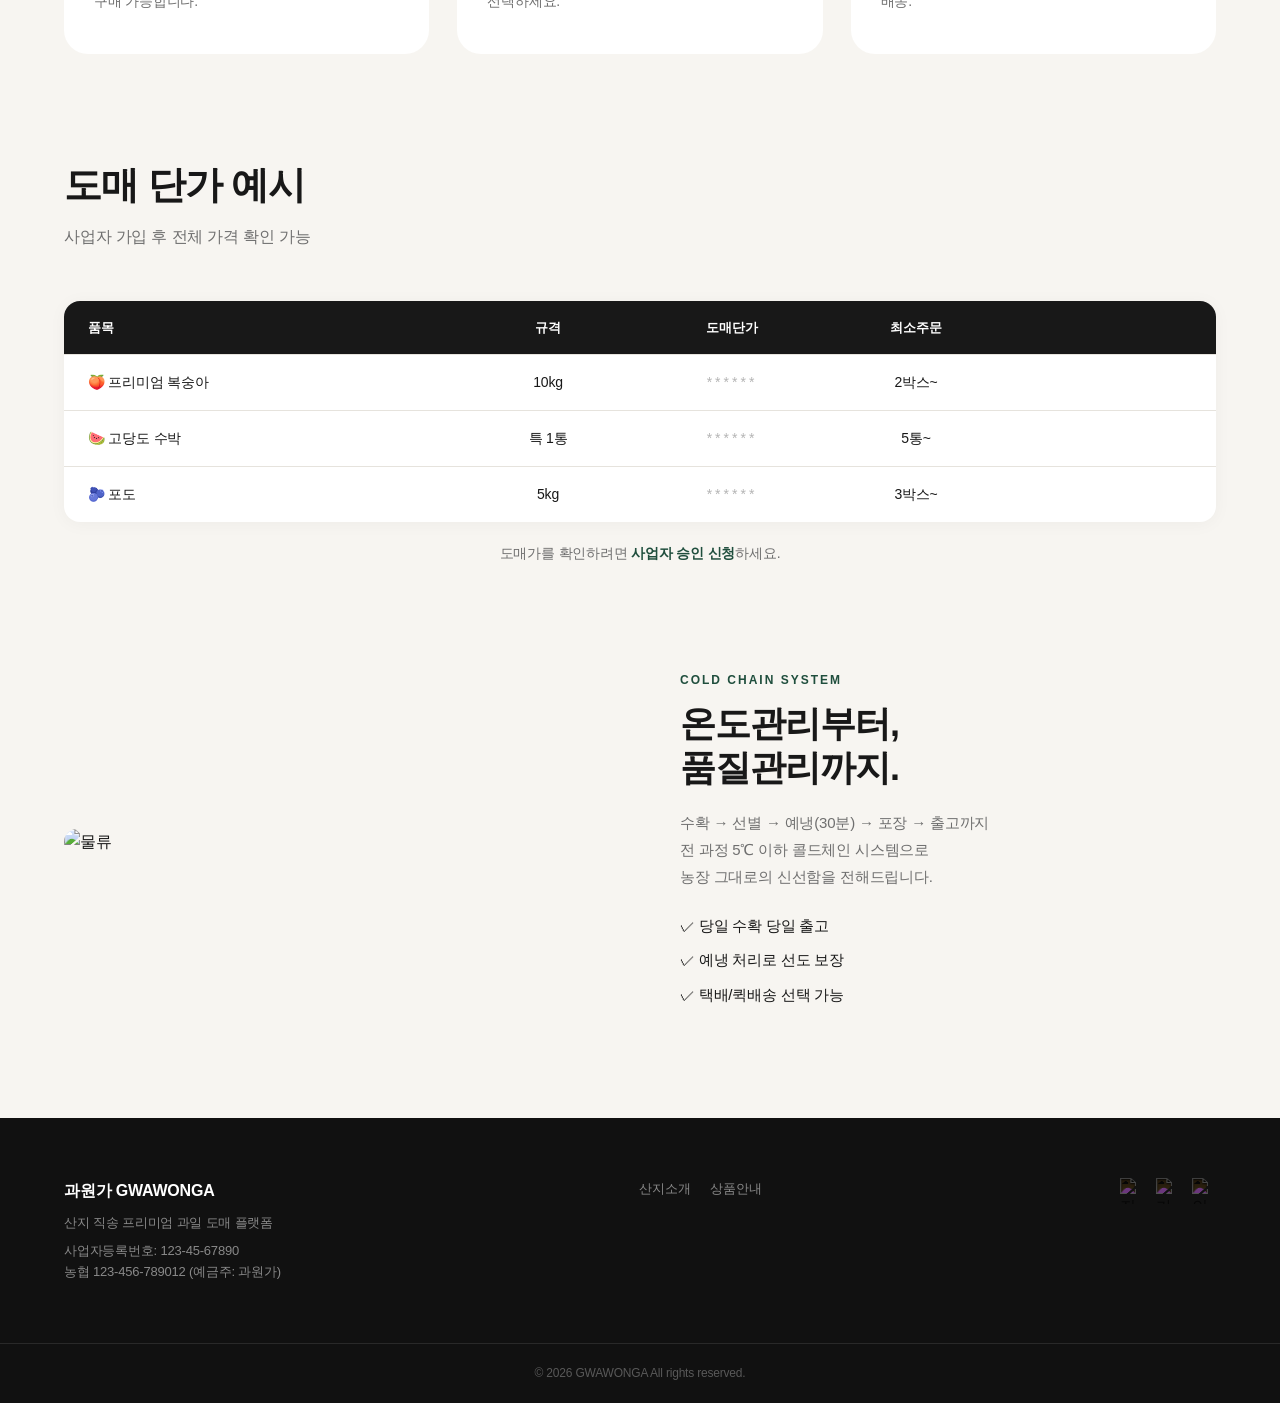
==== commit a7e4cee6: "Add files via upload" ====
--- a/index.html
+++ b/index.html
@@ -6,41 +6,221 @@
 <title>과원가 GWAWONGA | 산지 직송 과일 도매</title>
 <link href="https://cdn.jsdelivr.net/npm/pretendard/dist/web/static/pretendard.css" rel="stylesheet">
 <link rel="stylesheet" href="css/style.css">
+
+<!-- ✅ 모바일 레이아웃 완전 수정 (style.css 뒤에 위치해야 우선순위 확보) -->
+<style>
+  /* 1. 가로 스크롤 원천 차단 */
+  html, body {
+    overflow-x: hidden !important;
+    width: 100%;
+    max-width: 100vw;
+    margin: 0;
+    padding: 0;
+  }
+  *, *::before, *::after { box-sizing: border-box; }
+  img { max-width: 100%; height: auto; display: block; }
+
+  /* ============ 모바일 (768px 이하) ============ */
+  @media screen and (max-width: 768px) {
+
+    /* 컨테이너 여백 */
+    .container {
+      width: 100% !important;
+      max-width: 100% !important;
+      padding-left: 20px !important;
+      padding-right: 20px !important;
+      margin: 0 auto !important;
+    }
+
+    /* 텍스트 줄바꿈 (한글 자연스럽게) */
+    p, span, li, a, h1, h2, h3, h4 {
+      word-break: keep-all;
+      overflow-wrap: break-word;
+    }
+
+    /* HERO 영역 폰트 축소 */
+    .hero-title {
+      font-size: 2rem !important;
+      line-height: 1.3 !important;
+      word-break: keep-all !important;
+    }
+    .hero-sub {
+      font-size: 0.95rem !important;
+      line-height: 1.6 !important;
+    }
+    .hero-tag { font-size: 0.8rem !important; }
+    .hero-btns {
+      display: flex !important;
+      flex-direction: column !important;
+      gap: 10px !important;
+      width: 100% !important;
+    }
+    .hero-btns a {
+      width: 100% !important;
+      text-align: center !important;
+    }
+
+    /* ⭐ 신뢰 통계 (12년, 48농가 등) - 세로글씨 문제 해결 */
+    .trust-grid {
+      display: grid !important;
+      grid-template-columns: repeat(2, 1fr) !important;
+      gap: 15px !important;
+    }
+    .trust-card {
+      width: 100% !important;
+      min-width: 0 !important;
+      padding: 20px 10px !important;
+      text-align: center !important;
+    }
+    .trust-num {
+      display: block !important;
+      font-size: 1.8rem !important;
+      white-space: nowrap !important;   /* 세로글씨 방지 핵심 */
+      word-break: keep-all !important;
+      overflow-wrap: normal !important;
+    }
+    .trust-label {
+      display: block !important;
+      font-size: 0.85rem !important;
+      white-space: normal !important;
+      word-break: keep-all !important;
+      margin-top: 6px !important;
+    }
+
+    /* 거래 방법 카드 - 가로글씨 유지 */
+    .process-grid {
+      display: flex !important;
+      flex-direction: column !important;
+      gap: 16px !important;
+    }
+    .process-card {
+      width: 100% !important;
+      padding: 24px !important;
+    }
+    .process-num {
+      font-size: 2.5rem !important;
+      white-space: nowrap !important;
+    }
+    .process-card h3 {
+      font-size: 1.25rem !important;
+      white-space: nowrap !important;
+    }
+    .process-card p {
+      font-size: 0.95rem !important;
+      line-height: 1.6 !important;
+    }
+
+    /* 가격표 - 가로 스크롤 */
+    .price-table {
+      overflow-x: auto !important;
+      display: block !important;
+      width: 100% !important;
+      -webkit-overflow-scrolling: touch;
+    }
+    .price-row {
+      min-width: 500px;
+    }
+
+    /* ⭐ 물류 섹션 - 이미지 세로형 최적화 */
+    .logistics-flex {
+      display: flex !important;
+      flex-direction: column !important;
+      gap: 24px !important;
+      align-items: stretch !important;
+    }
+    .logistics-img {
+      width: 100% !important;
+      max-width: 100% !important;
+      margin: 0 !important;
+    }
+    .logistics-img img {
+      width: 100% !important;
+      height: 240px !important;         /* 세로 사이즈 고정 */
+      object-fit: cover !important;
+      border-radius: 16px !important;
+      display: block !important;
+    }
+    .logistics-text {
+      width: 100% !important;
+    }
+    .logistics-text h2 {
+      font-size: 1.8rem !important;
+      line-height: 1.3 !important;
+      word-break: keep-all !important;
+    }
+    .logistics-text p {
+      font-size: 0.95rem !important;
+      line-height: 1.7 !important;
+    }
+    .section-tag {
+      font-size: 0.8rem !important;
+      white-space: nowrap !important;
+    }
+    .logistics-list li {
+      font-size: 0.95rem !important;
+      word-break: keep-all !important;
+    }
+
+    /* 섹션 제목 */
+    .section-title {
+      font-size: 1.6rem !important;
+      word-break: keep-all !important;
+    }
+    .section-sub {
+      font-size: 0.9rem !important;
+    }
+
+    /* 푸터 세로 정렬 */
+    .footer-inner {
+      display: flex !important;
+      flex-direction: column !important;
+      gap: 24px !important;
+      align-items: flex-start !important;
+      text-align: left !important;
+    }
+    .footer-brand h3 {
+      font-size: 1.2rem !important;
+    }
+    .footer-links {
+      display: flex !important;
+      flex-wrap: wrap !important;
+      gap: 16px !important;
+    }
+    .footer-icons {
+      display: flex !important;
+      gap: 16px !important;
+    }
+  }
+
+  /* ============ 아주 작은 화면 (400px 이하) ============ */
+  @media screen and (max-width: 400px) {
+    .hero-title { font-size: 1.7rem !important; }
+    .trust-num { font-size: 1.5rem !important; }
+    .logistics-text h2 { font-size: 1.5rem !important; }
+    .section-title { font-size: 1.4rem !important; }
+  }
+</style>
 </head>
 <body>
 
 <header class="header">
   <div class="container nav-inner">
-
     <a href="index.html" class="logo">
       <img src="assets/images/logo.png" alt="과원가 로고">
     </a>
-
-<!-- ✅ 오버레이 -->
-<div class="menu-overlay" id="menuOverlay"></div>
- 
-
-
-    <!-- ✅ 기본 메뉴 (PC용) -->
+    <div class="menu-overlay" id="menuOverlay"></div>
     <nav class="nav-links">
       <a href="products.html">상품안내</a>
       <a href="about.html">산지소개</a>
       <a href="apply.html">사업자 승인 신청</a>
     </nav>
-
-    <!-- ✅ 햄버거 버튼 -->
     <button class="menu-toggle" id="menuToggle">
       <span></span>
       <span></span>
       <span></span>
     </button>
-
   </div>
 </header>
-
- 
-
- 
 
 <!-- HERO SECTION -->
 <section class="hero">
@@ -83,10 +263,6 @@
   </div>
 </section>
 
-
-  
-
-
 <!-- HOW IT WORKS -->
 <section class="process-section">
   <div class="container">
@@ -178,7 +354,6 @@
   </div>
 </section>
 
- 
 <!-- FOOTER -->
 <footer class="footer">
   <div class="container footer-inner">
@@ -193,19 +368,17 @@
     <div class="footer-links">
       <a href="about.html">산지소개</a>
       <a href="products.html">상품안내</a>
-       
     </div>
     <div class="footer-icons">
-      <a href="#" title="전화"><img src="https://cdn-icons-png.flaticon.com/512/597/597177.png" alt="전화"></a>
-      <a href="#" title="카카오톡"><img src="https://cdn-icons-png.flaticon.com/512/2111/2111498.png" alt="카카오"></a>
-      <a href="#" title="인스타그램"><img src="https://cdn-icons-png.flaticon.com/512/2111/2111463.png" alt="인스타"></a>
+      <a href="#" title="전화"><img src="https://cdn-icons-png.flaticon.com/512/597/597177.png" alt="전화" style="width: 24px;"></a>
+      <a href="#" title="카카오톡"><img src="https://cdn-icons-png.flaticon.com/512/2111/2111498.png" alt="카카오" style="width: 24px;"></a>
+      <a href="#" title="인스타그램"><img src="https://cdn-icons-png.flaticon.com/512/2111/2111463.png" alt="인스타" style="width: 24px;"></a>
     </div>
   </div>
   <div class="footer-copy">
     <p>© 2026 GWAWONGA All rights reserved.</p>
   </div>
 </footer>
-
 
 <script type="module" src="js/products.js"></script>
 <script src="js/script.js"></script>
--- a/css/style.css
+++ b/css/style.css
@@ -1712,4 +1712,17 @@
 }
 
 
- + /* 모바일 가로 스크롤 방지 */
+* {
+    max-width: 100%;
+    box-sizing: border-box;
+}
+
+img, video, iframe {
+    max-width: 100%;
+    height: auto;
+}
+
+body, html {
+    overflow-x: hidden;
+}
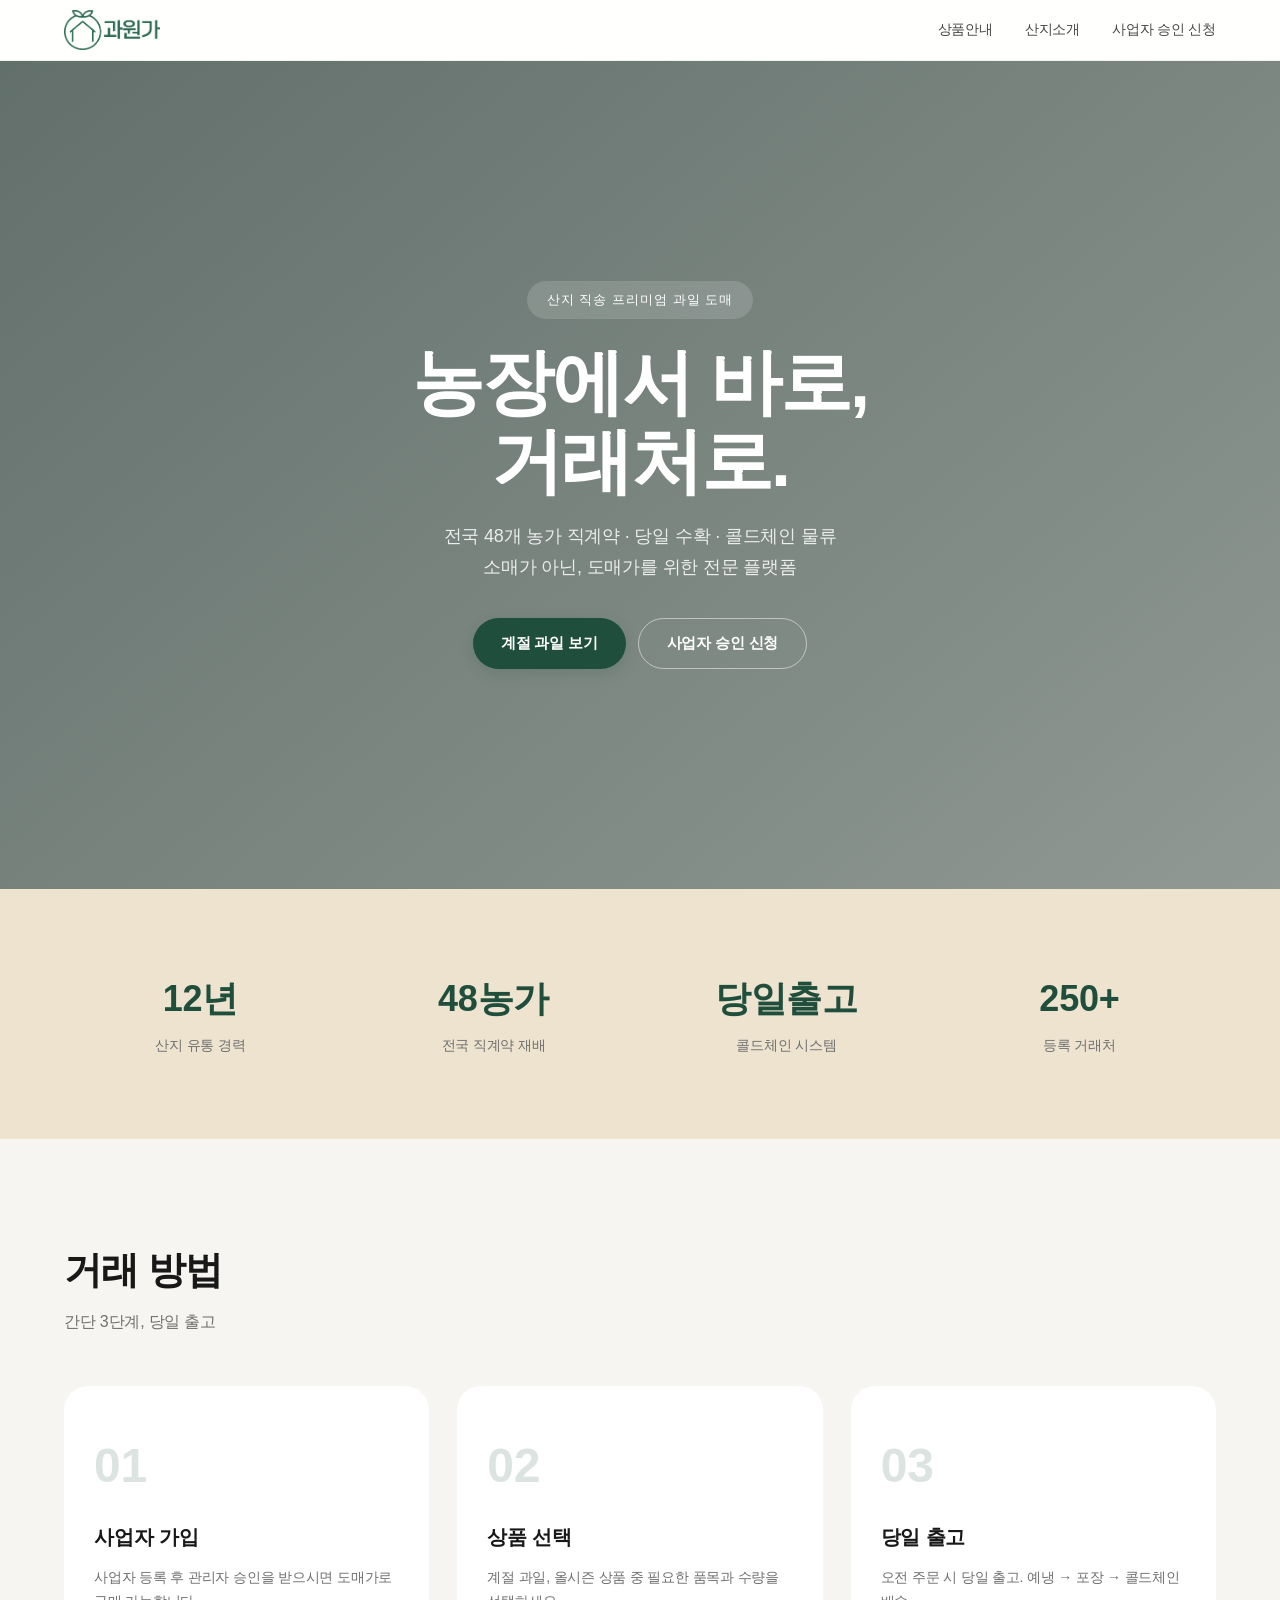
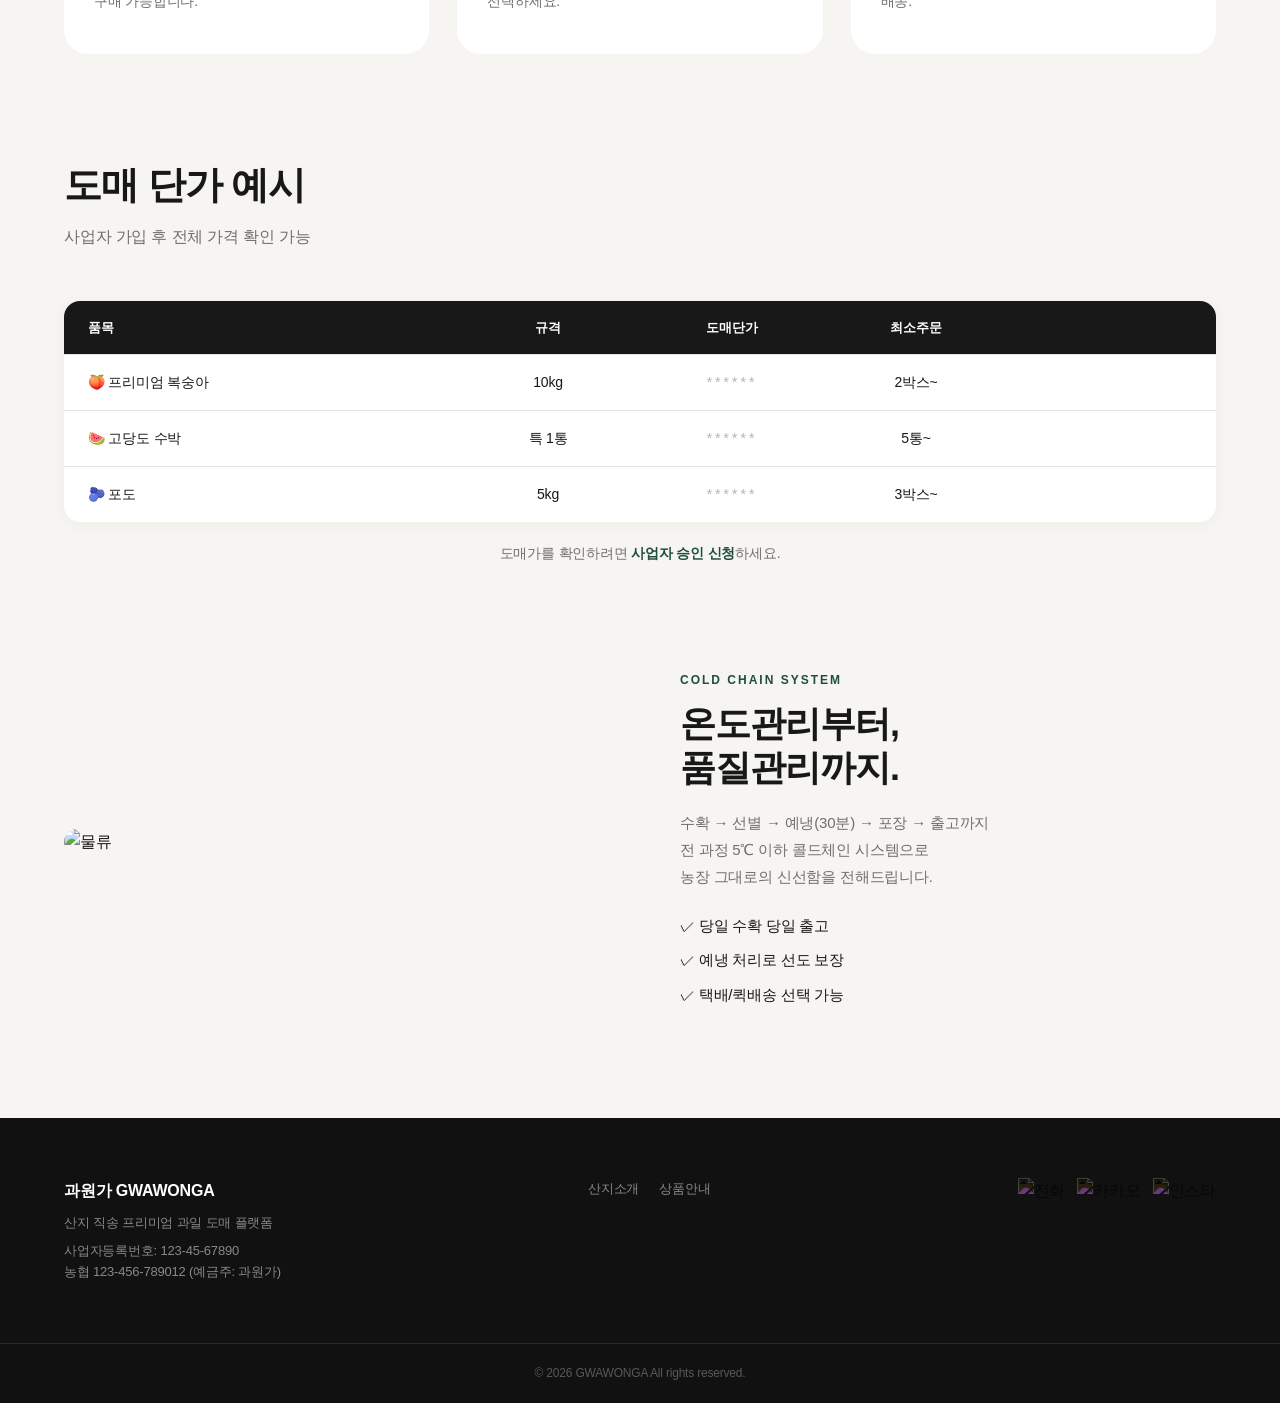
==== commit e5977368: "Add files via upload" ====
--- a/index.html
+++ b/index.html
@@ -7,197 +7,141 @@
 <link href="https://cdn.jsdelivr.net/npm/pretendard/dist/web/static/pretendard.css" rel="stylesheet">
 <link rel="stylesheet" href="css/style.css">
 
-<!-- ✅ 모바일 레이아웃 완전 수정 (style.css 뒤에 위치해야 우선순위 확보) -->
+<!-- ✅ 모바일 최적화 CSS (수정 버전) -->
 <style>
-  /* 1. 가로 스크롤 원천 차단 */
+  /* 1. 기본 가로 스크롤 원천 차단 */
   html, body {
-    overflow-x: hidden !important;
+    overflow-x: hidden;
     width: 100%;
-    max-width: 100vw;
     margin: 0;
     padding: 0;
   }
-  *, *::before, *::after { box-sizing: border-box; }
-  img { max-width: 100%; height: auto; display: block; }
-
-  /* ============ 모바일 (768px 이하) ============ */
+  
+  /* 2. 모든 요소가 화면 밖으로 안 나가게 설정 */
+  *, *::before, *::after {
+    box-sizing: border-box;
+  }
+  img {
+    max-width: 100%;
+    height: auto;
+  }
+
+  /* 3. 모바일(스마트폰) 화면일 때 */
   @media screen and (max-width: 768px) {
-
-    /* 컨테이너 여백 */
+    /* ✅ 텍스트 줄바꿈을 자연스럽게 (글자 단위 방지) */
+    * {
+      word-break: normal !important;
+      overflow-wrap: normal !important;
+      word-wrap: normal !important;
+    }
+
+    /* ✅ 양옆 여백 고정 */
     .container {
       width: 100% !important;
-      max-width: 100% !important;
       padding-left: 20px !important;
       padding-right: 20px !important;
-      margin: 0 auto !important;
-    }
-
-    /* 텍스트 줄바꿈 (한글 자연스럽게) */
-    p, span, li, a, h1, h2, h3, h4 {
-      word-break: keep-all;
-      overflow-wrap: break-word;
-    }
-
-    /* HERO 영역 폰트 축소 */
-    .hero-title {
-      font-size: 2rem !important;
-      line-height: 1.3 !important;
-      word-break: keep-all !important;
-    }
-    .hero-sub {
-      font-size: 0.95rem !important;
-      line-height: 1.6 !important;
-    }
-    .hero-tag { font-size: 0.8rem !important; }
+    }
+
+    /* ✅ Trust Grid - 2x2 그리드로 변경 (가로로 길게 안 늘어지게) */
+    .trust-grid {
+      display: grid !important;
+      grid-template-columns: 1fr 1fr !important; /* 2열로 변경 */
+      gap: 15px !important;
+      flex-direction: unset !important;
+    }
+    
+    .trust-card {
+      width: 100% !important;
+      text-align: center;
+      padding: 15px 10px;
+    }
+    
+    .trust-num {
+      font-size: 1.8rem !important;
+      display: block;
+      margin-bottom: 5px;
+    }
+    
+    .trust-label {
+      font-size: 0.9rem !important;
+      line-height: 1.4;
+    }
+
+    /* ✅ Process Grid - 세로로 쌓되 너비 100% */
+    .process-grid {
+      display: flex !important;
+      flex-direction: column !important; /* 세로로 쌓기 */
+      gap: 20px !important;
+    }
+    
+    .process-card {
+      width: 100% !important;
+      max-width: 100% !important;
+      padding: 20px !important;
+      box-sizing: border-box !important;
+    }
+    
+    .process-card h3 {
+      margin-top: 10px;
+      margin-bottom: 10px;
+    }
+    
+    .process-card p {
+      line-height: 1.6;
+    }
+
+    /* ✅ 히어로 버튼 세로로 정렬 */
     .hero-btns {
       display: flex !important;
       flex-direction: column !important;
       gap: 10px !important;
-      width: 100% !important;
-    }
+    }
+    
     .hero-btns a {
       width: 100% !important;
-      text-align: center !important;
-    }
-
-    /* ⭐ 신뢰 통계 (12년, 48농가 등) - 세로글씨 문제 해결 */
-    .trust-grid {
-      display: grid !important;
-      grid-template-columns: repeat(2, 1fr) !important;
-      gap: 15px !important;
-    }
-    .trust-card {
-      width: 100% !important;
-      min-width: 0 !important;
-      padding: 20px 10px !important;
-      text-align: center !important;
-    }
-    .trust-num {
-      display: block !important;
-      font-size: 1.8rem !important;
-      white-space: nowrap !important;   /* 세로글씨 방지 핵심 */
-      word-break: keep-all !important;
-      overflow-wrap: normal !important;
-    }
-    .trust-label {
-      display: block !important;
-      font-size: 0.85rem !important;
-      white-space: normal !important;
-      word-break: keep-all !important;
-      margin-top: 6px !important;
-    }
-
-    /* 거래 방법 카드 - 가로글씨 유지 */
-    .process-grid {
+      text-align: center;
+    }
+
+    /* ✅ 물류 섹션 세로 정렬 */
+    .logistics-flex {
       display: flex !important;
       flex-direction: column !important;
-      gap: 16px !important;
-    }
-    .process-card {
-      width: 100% !important;
-      padding: 24px !important;
-    }
-    .process-num {
-      font-size: 2.5rem !important;
-      white-space: nowrap !important;
-    }
-    .process-card h3 {
-      font-size: 1.25rem !important;
-      white-space: nowrap !important;
-    }
-    .process-card p {
-      font-size: 0.95rem !important;
-      line-height: 1.6 !important;
-    }
-
-    /* 가격표 - 가로 스크롤 */
+      gap: 30px !important;
+    }
+    
+    .logistics-img {
+      width: 100% !important;
+    }
+    
+    .logistics-text {
+      width: 100% !important;
+    }
+
+    /* ✅ 푸터 세로 정렬 */
+    .footer-inner {
+      display: flex !important;
+      flex-direction: column !important;
+      gap: 25px !important;
+      align-items: flex-start !important;
+    }
+    
+    .footer-icons {
+      margin-top: 10px;
+    }
+
+    /* ✅ 가격표는 좌우 스크롤 허용 (표만) */
     .price-table {
       overflow-x: auto !important;
-      display: block !important;
-      width: 100% !important;
-      -webkit-overflow-scrolling: touch;
-    }
+      display: block;
+      width: 100%;
+      white-space: nowrap;
+      font-size: 0.9rem;
+    }
+    
     .price-row {
-      min-width: 500px;
-    }
-
-    /* ⭐ 물류 섹션 - 이미지 세로형 최적화 */
-    .logistics-flex {
-      display: flex !important;
-      flex-direction: column !important;
-      gap: 24px !important;
-      align-items: stretch !important;
-    }
-    .logistics-img {
-      width: 100% !important;
-      max-width: 100% !important;
-      margin: 0 !important;
-    }
-    .logistics-img img {
-      width: 100% !important;
-      height: 240px !important;         /* 세로 사이즈 고정 */
-      object-fit: cover !important;
-      border-radius: 16px !important;
-      display: block !important;
-    }
-    .logistics-text {
-      width: 100% !important;
-    }
-    .logistics-text h2 {
-      font-size: 1.8rem !important;
-      line-height: 1.3 !important;
-      word-break: keep-all !important;
-    }
-    .logistics-text p {
-      font-size: 0.95rem !important;
-      line-height: 1.7 !important;
-    }
-    .section-tag {
-      font-size: 0.8rem !important;
-      white-space: nowrap !important;
-    }
-    .logistics-list li {
-      font-size: 0.95rem !important;
-      word-break: keep-all !important;
-    }
-
-    /* 섹션 제목 */
-    .section-title {
-      font-size: 1.6rem !important;
-      word-break: keep-all !important;
-    }
-    .section-sub {
-      font-size: 0.9rem !important;
-    }
-
-    /* 푸터 세로 정렬 */
-    .footer-inner {
-      display: flex !important;
-      flex-direction: column !important;
-      gap: 24px !important;
-      align-items: flex-start !important;
-      text-align: left !important;
-    }
-    .footer-brand h3 {
-      font-size: 1.2rem !important;
-    }
-    .footer-links {
-      display: flex !important;
-      flex-wrap: wrap !important;
-      gap: 16px !important;
-    }
-    .footer-icons {
-      display: flex !important;
-      gap: 16px !important;
-    }
-  }
-
-  /* ============ 아주 작은 화면 (400px 이하) ============ */
-  @media screen and (max-width: 400px) {
-    .hero-title { font-size: 1.7rem !important; }
-    .trust-num { font-size: 1.5rem !important; }
-    .logistics-text h2 { font-size: 1.5rem !important; }
-    .section-title { font-size: 1.4rem !important; }
+      display: flex !important;
+      min-width: 500px; /* 표 최소 너비 유지 */
+    }
   }
 </style>
 </head>
@@ -208,12 +152,18 @@
     <a href="index.html" class="logo">
       <img src="assets/images/logo.png" alt="과원가 로고">
     </a>
+
+    <!-- 오버레이 -->
     <div class="menu-overlay" id="menuOverlay"></div>
+ 
+    <!-- 기본 메뉴 (PC용) -->
     <nav class="nav-links">
       <a href="products.html">상품안내</a>
       <a href="about.html">산지소개</a>
       <a href="apply.html">사업자 승인 신청</a>
     </nav>
+
+    <!-- 햄버거 버튼 -->
     <button class="menu-toggle" id="menuToggle">
       <span></span>
       <span></span>
@@ -353,7 +303,7 @@
     </div>
   </div>
 </section>
-
+ 
 <!-- FOOTER -->
 <footer class="footer">
   <div class="container footer-inner">
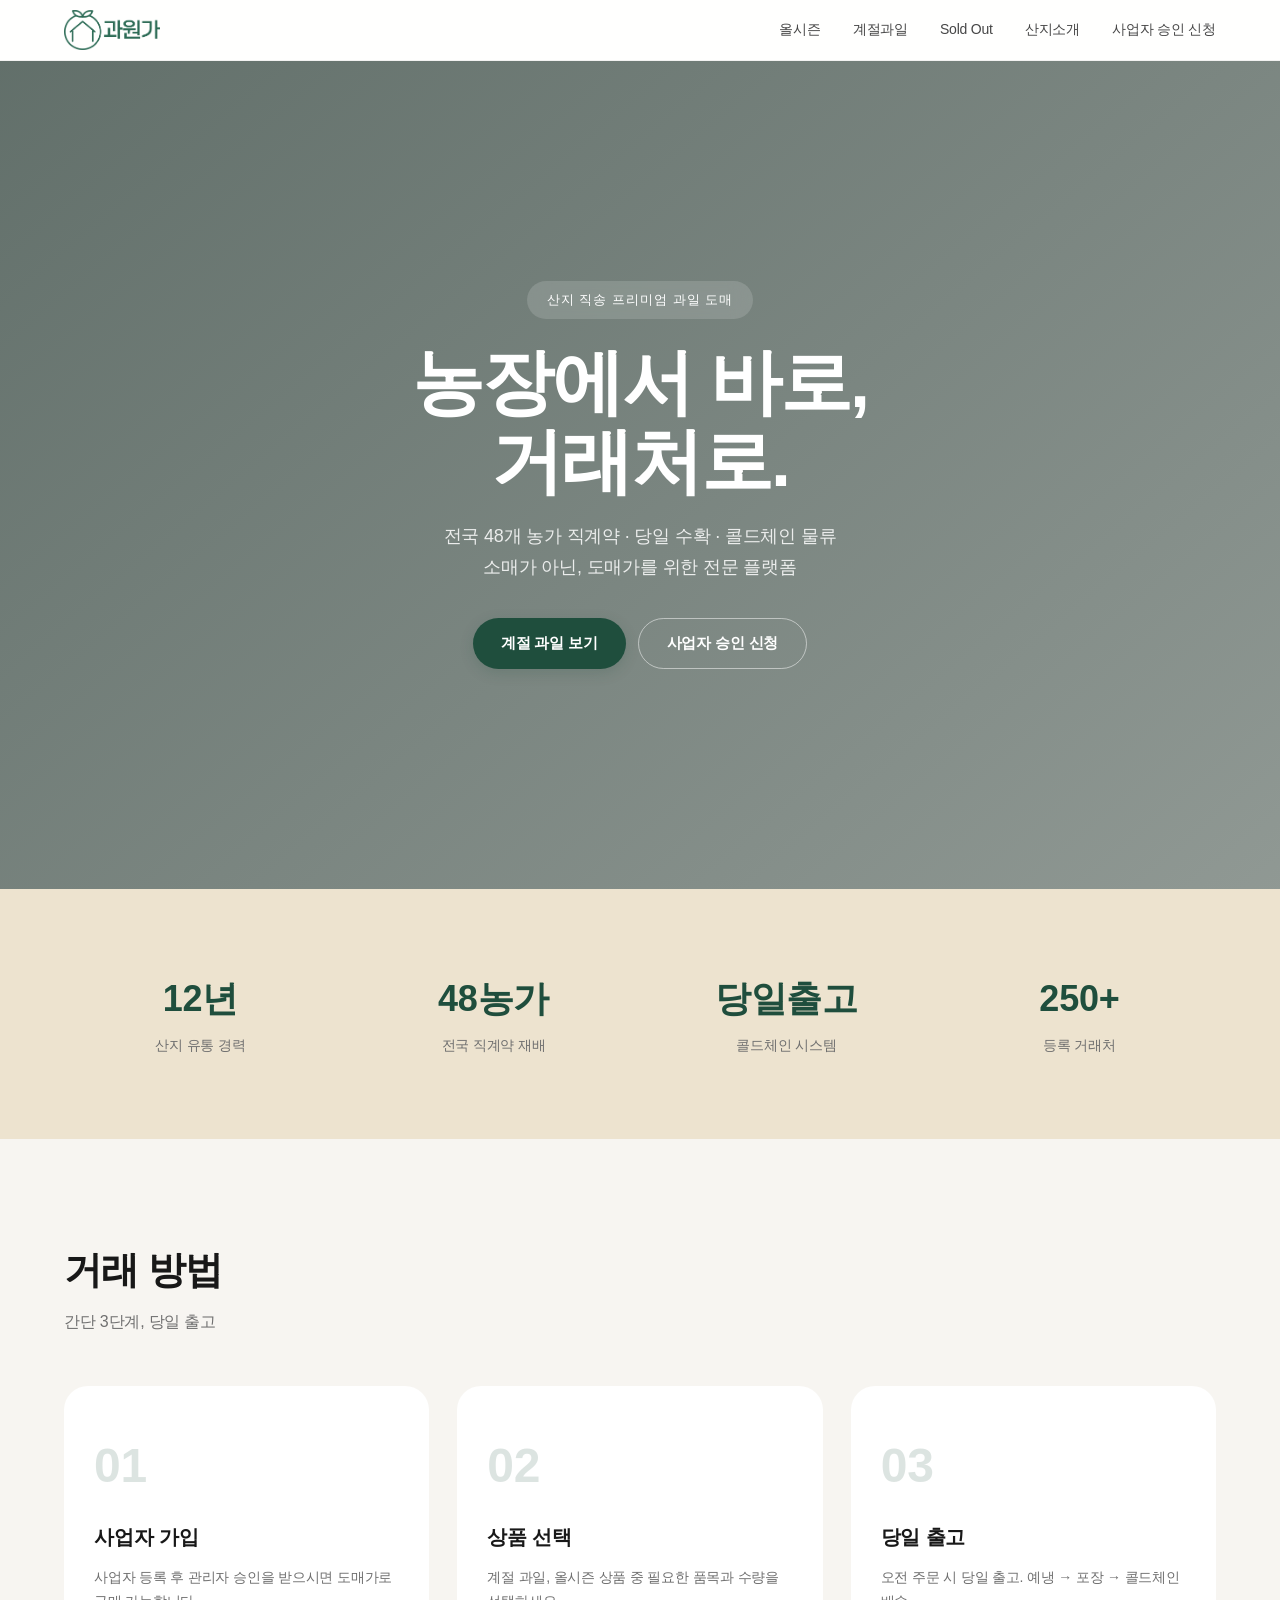
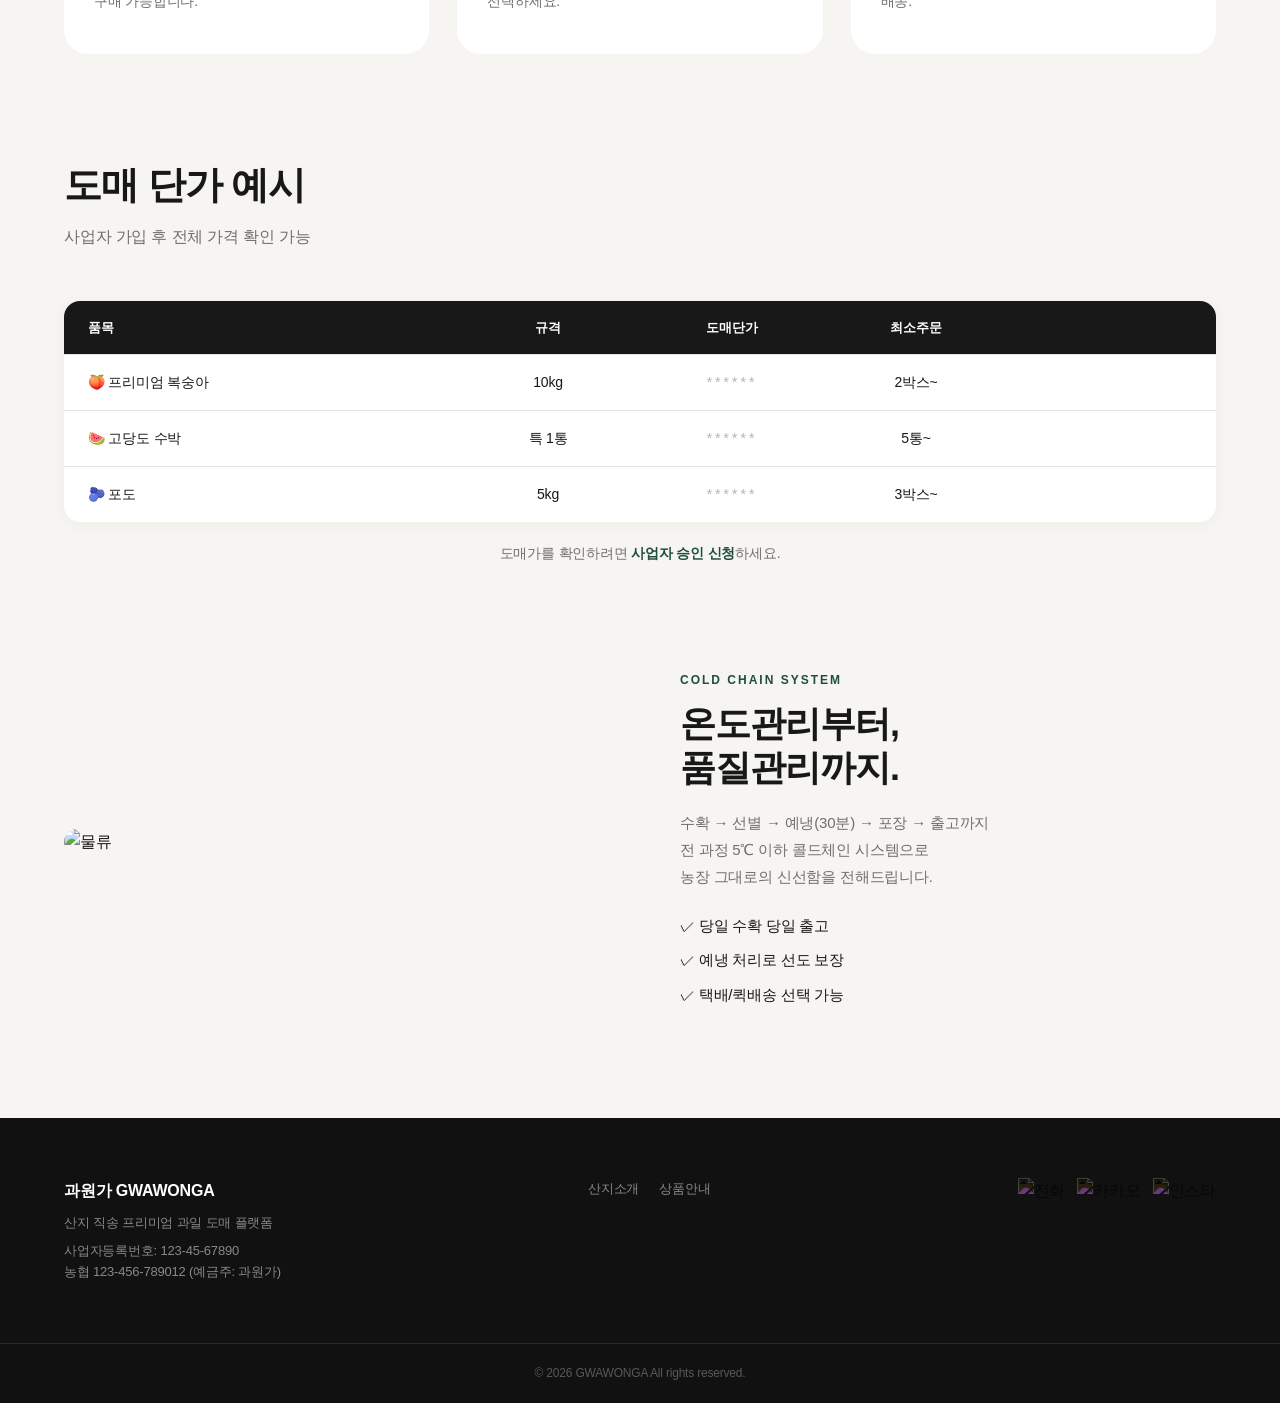
==== commit 17042c91: "메뉴" ====
--- a/index.html
+++ b/index.html
@@ -158,7 +158,9 @@
  
     <!-- 기본 메뉴 (PC용) -->
     <nav class="nav-links">
-      <a href="products.html">상품안내</a>
+      <a href="products.html">올시즌</a>
+      <a href="products.html?tab=season">계절과일</a>
+      <a href="products.html?tab=soldout">Sold Out</a>
       <a href="about.html">산지소개</a>
       <a href="apply.html">사업자 승인 신청</a>
     </nav>
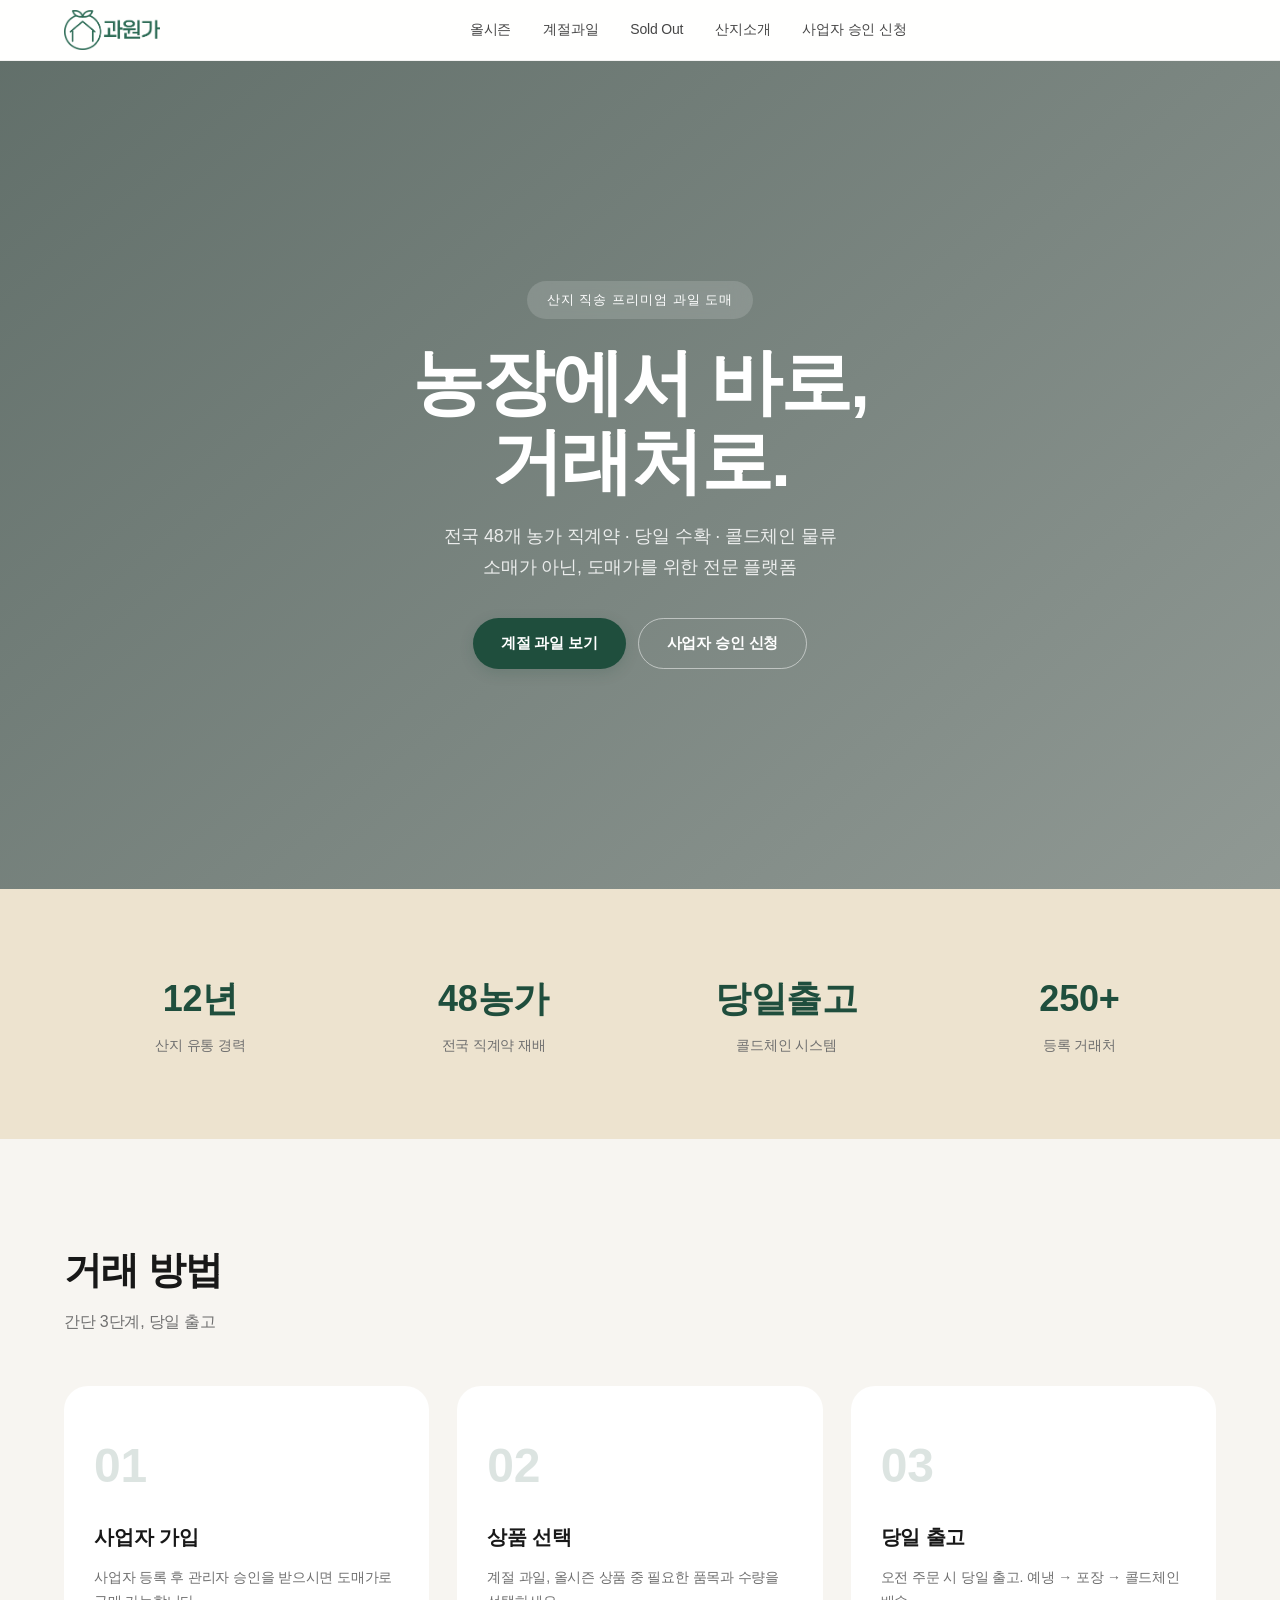
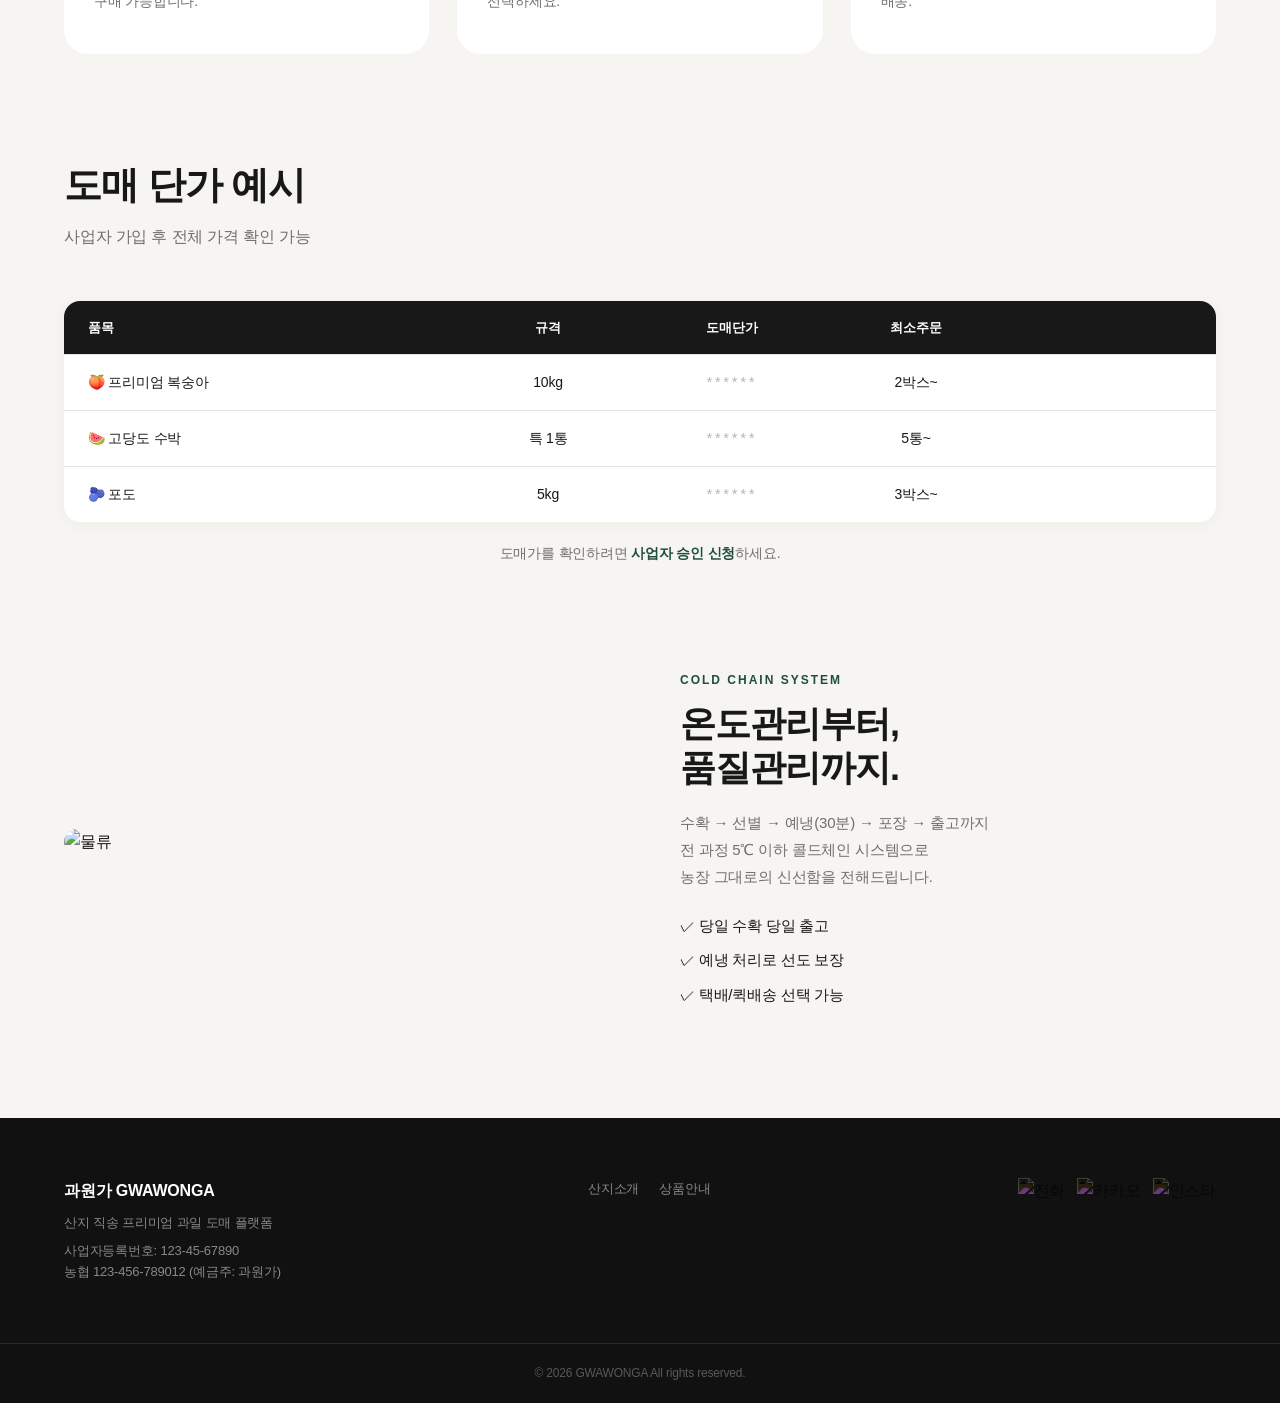
==== commit f2251733: "메뉴 정렬" ====
--- a/index.html
+++ b/index.html
@@ -164,6 +164,9 @@
       <a href="about.html">산지소개</a>
       <a href="apply.html">사업자 승인 신청</a>
     </nav>
+    
+<div class="nav-right"></div>
+    <div class="menu-overlay" id="menuOverlay"></div>
 
     <!-- 햄버거 버튼 -->
     <button class="menu-toggle" id="menuToggle">
--- a/css/style.css
+++ b/css/style.css
@@ -1725,4 +1725,5 @@
 
 body, html {
     overflow-x: hidden;
-}+}
+ 
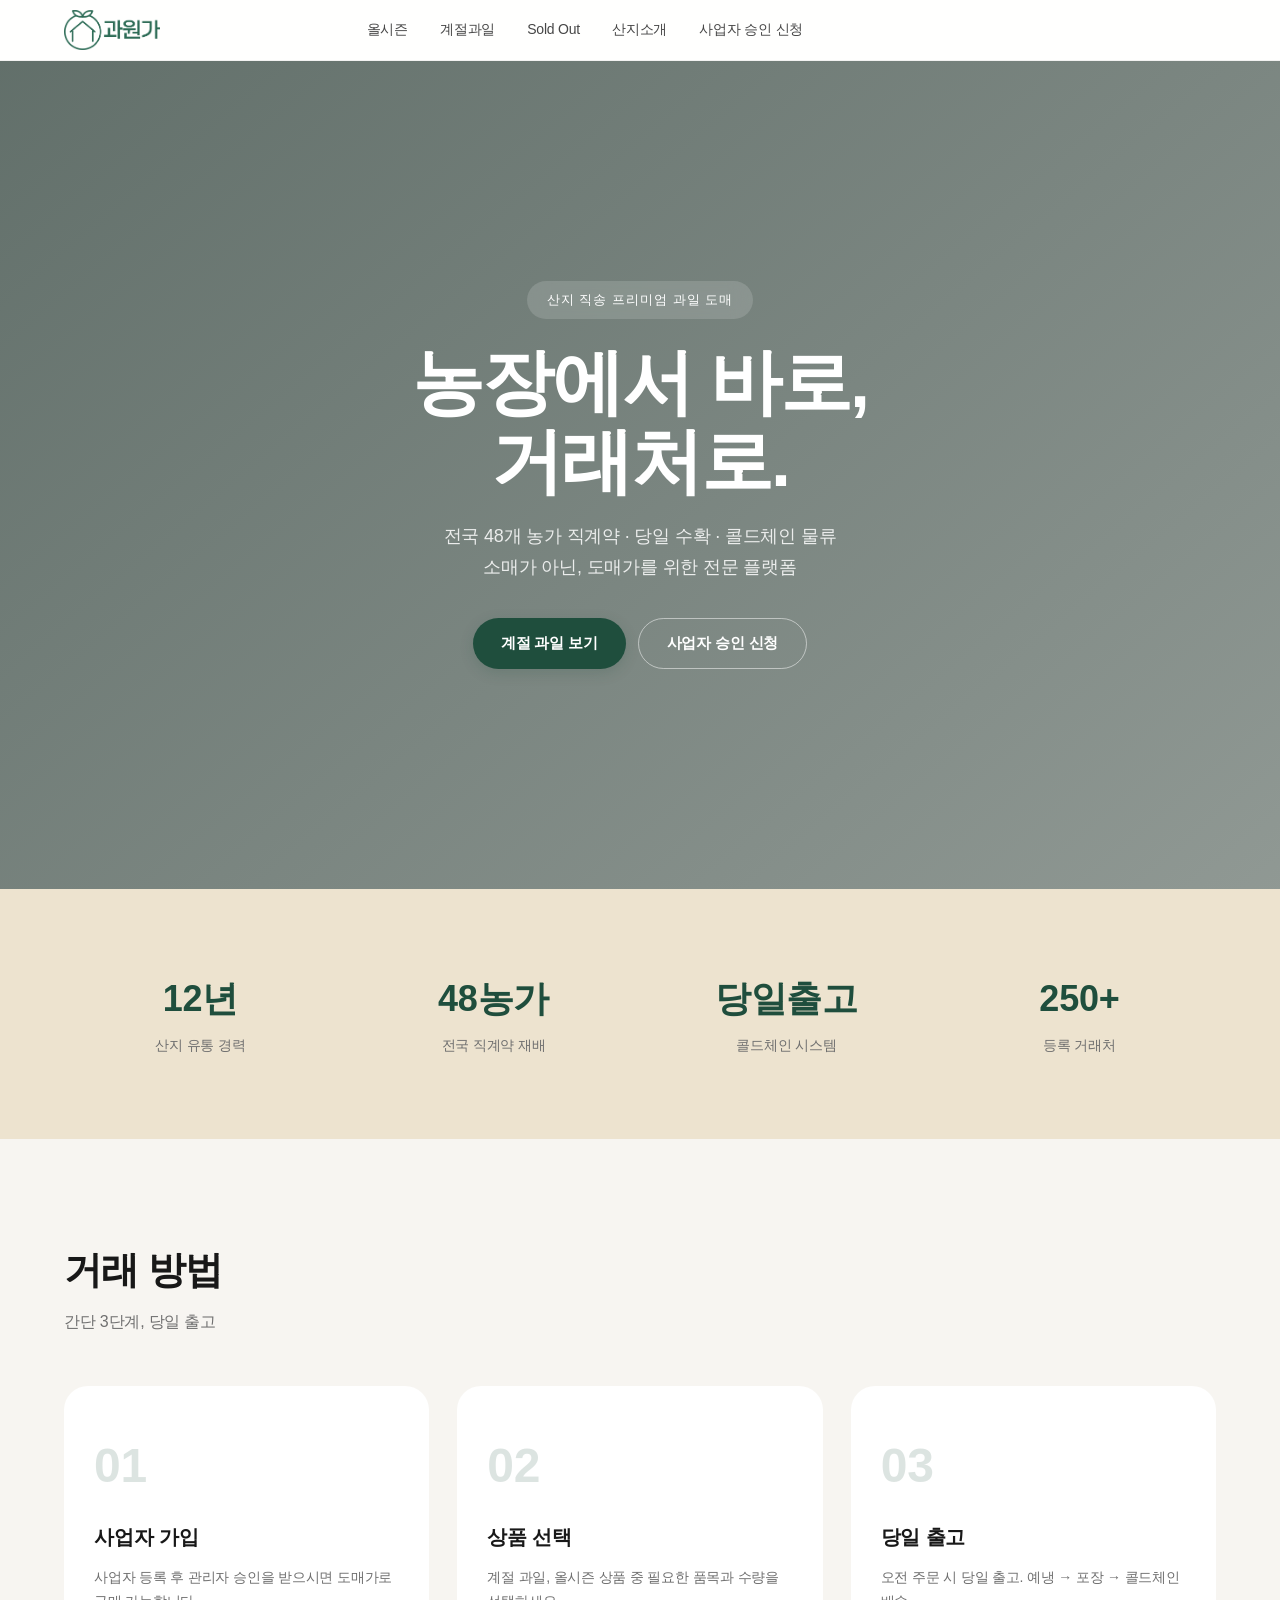
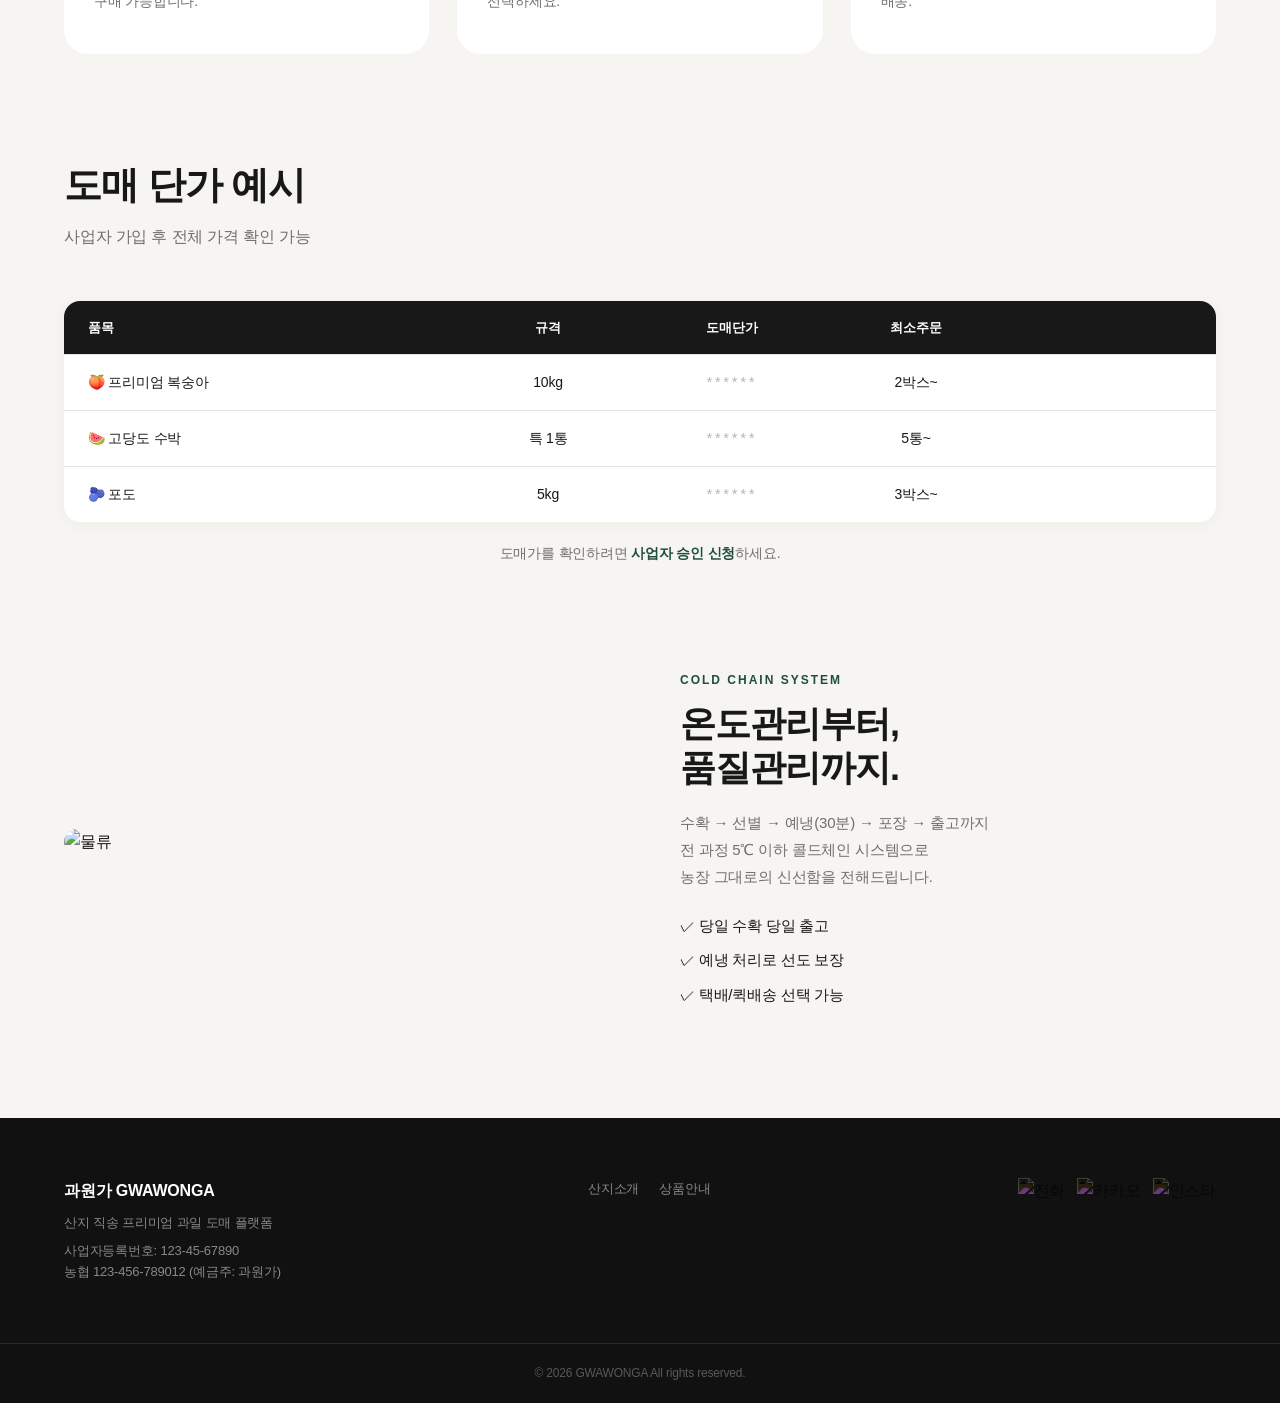
==== commit 8e405da4: "메뉴 수정" ====
--- a/index.html
+++ b/index.html
@@ -152,23 +152,15 @@
     <a href="index.html" class="logo">
       <img src="assets/images/logo.png" alt="과원가 로고">
     </a>
-
-    <!-- 오버레이 -->
-    <div class="menu-overlay" id="menuOverlay"></div>
- 
-    <!-- 기본 메뉴 (PC용) -->
     <nav class="nav-links">
-      <a href="products.html">올시즌</a>
+      <a href="products.html?tab=all">올시즌</a>
       <a href="products.html?tab=season">계절과일</a>
       <a href="products.html?tab=soldout">Sold Out</a>
       <a href="about.html">산지소개</a>
       <a href="apply.html">사업자 승인 신청</a>
     </nav>
-    
-<div class="nav-right"></div>
+    <div class="nav-right"></div>
     <div class="menu-overlay" id="menuOverlay"></div>
-
-    <!-- 햄버거 버튼 -->
     <button class="menu-toggle" id="menuToggle">
       <span></span>
       <span></span>
